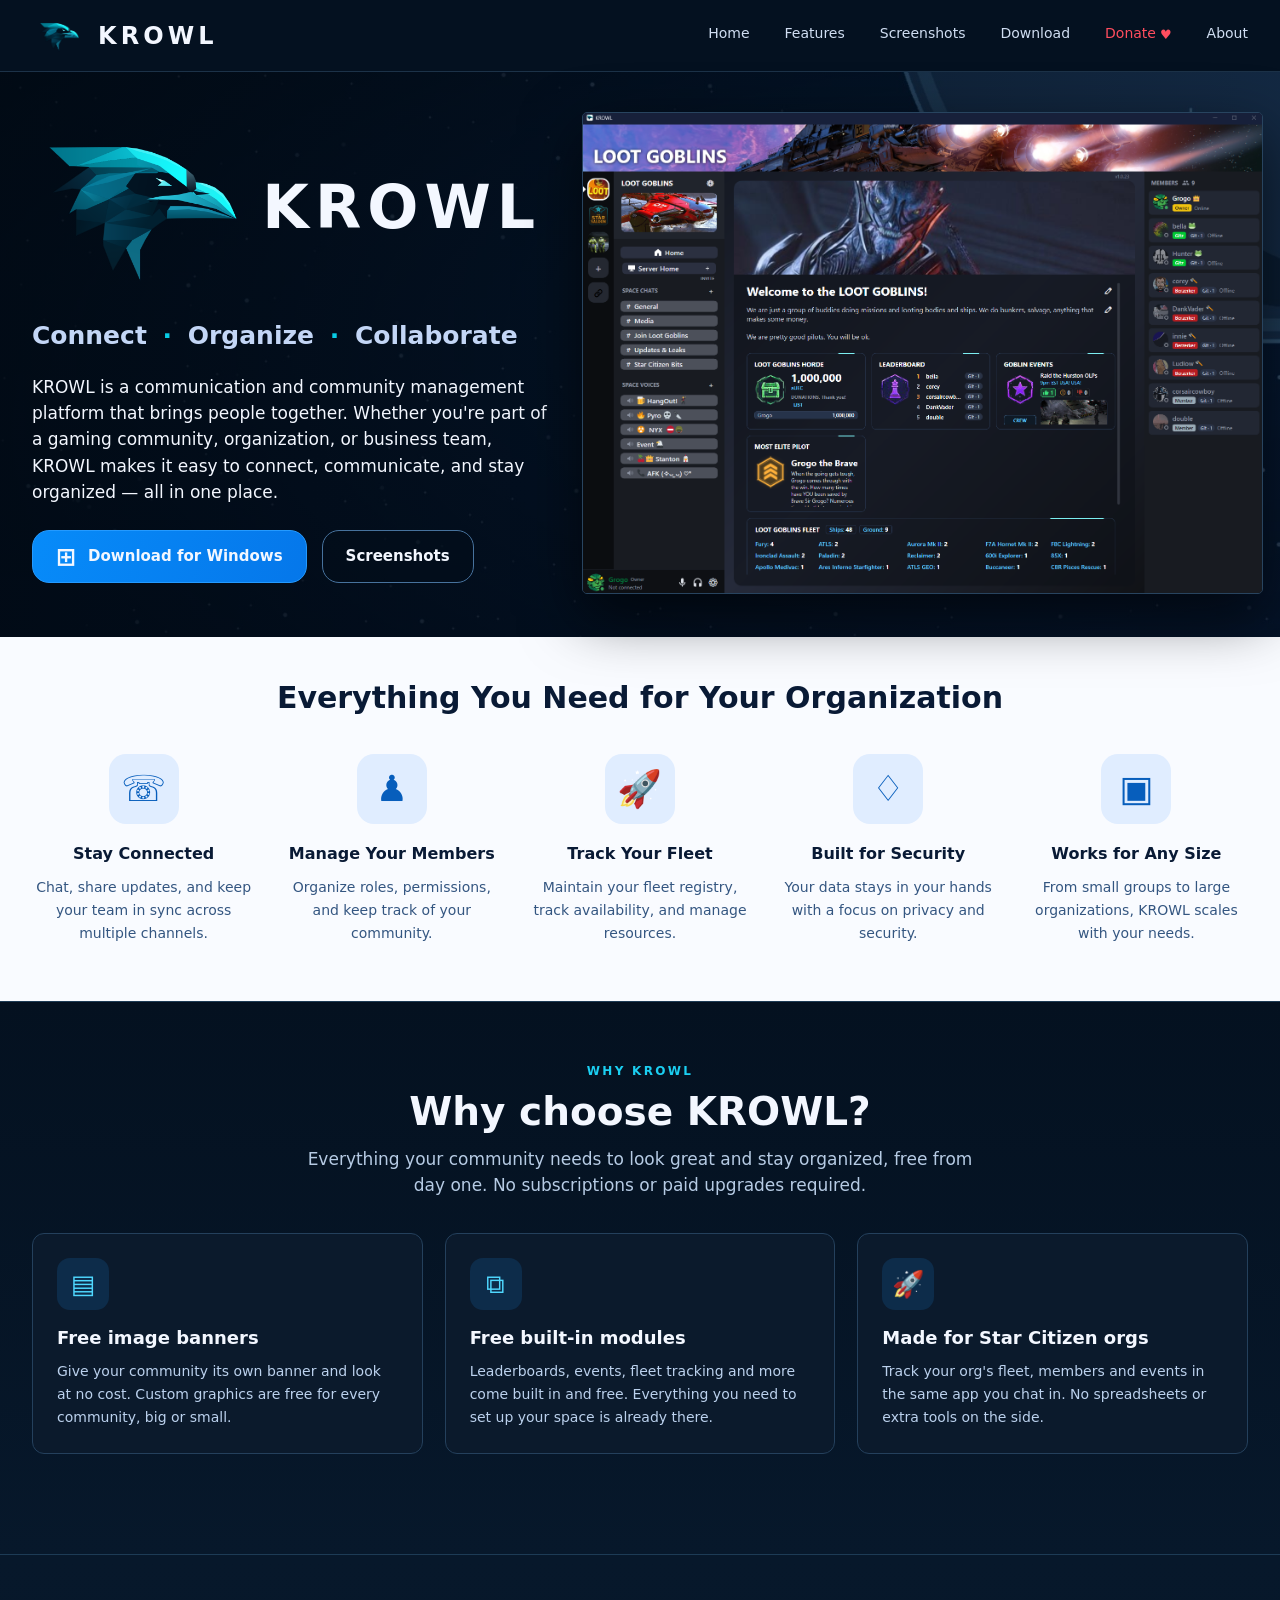
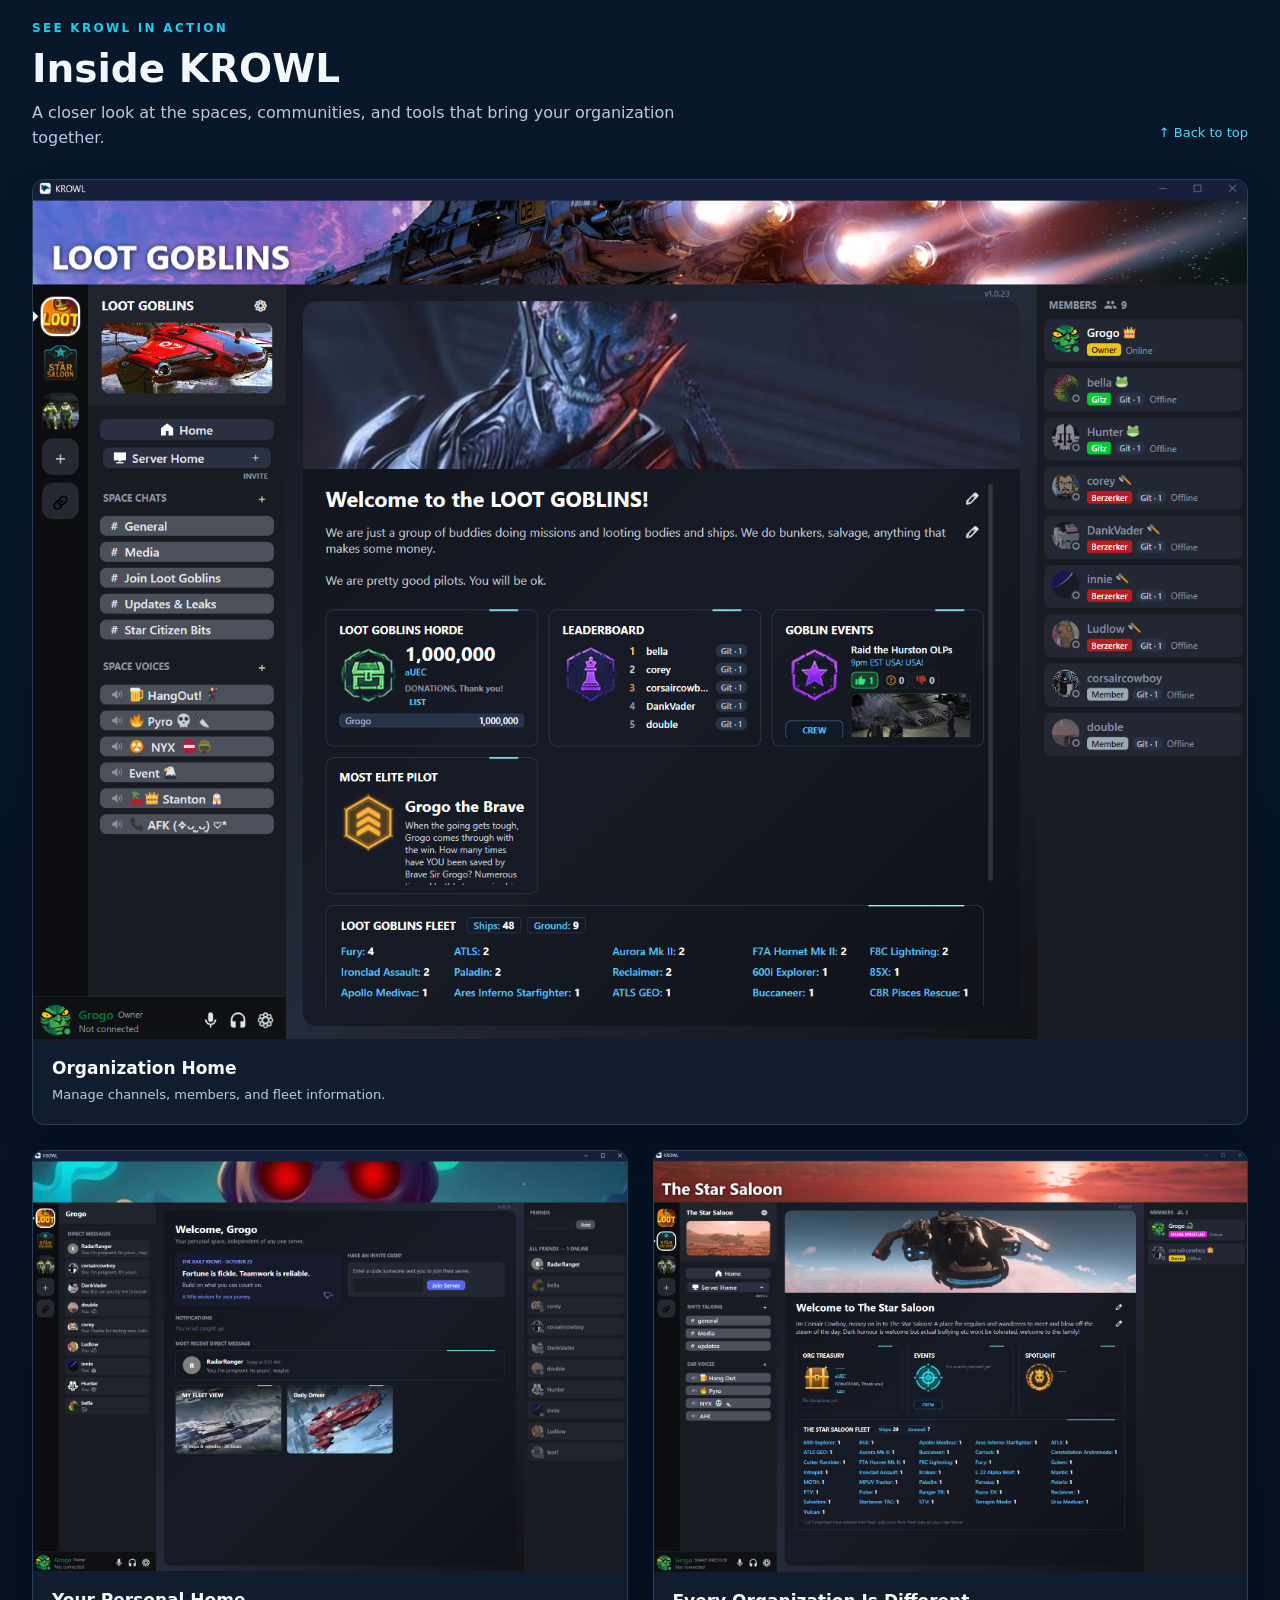
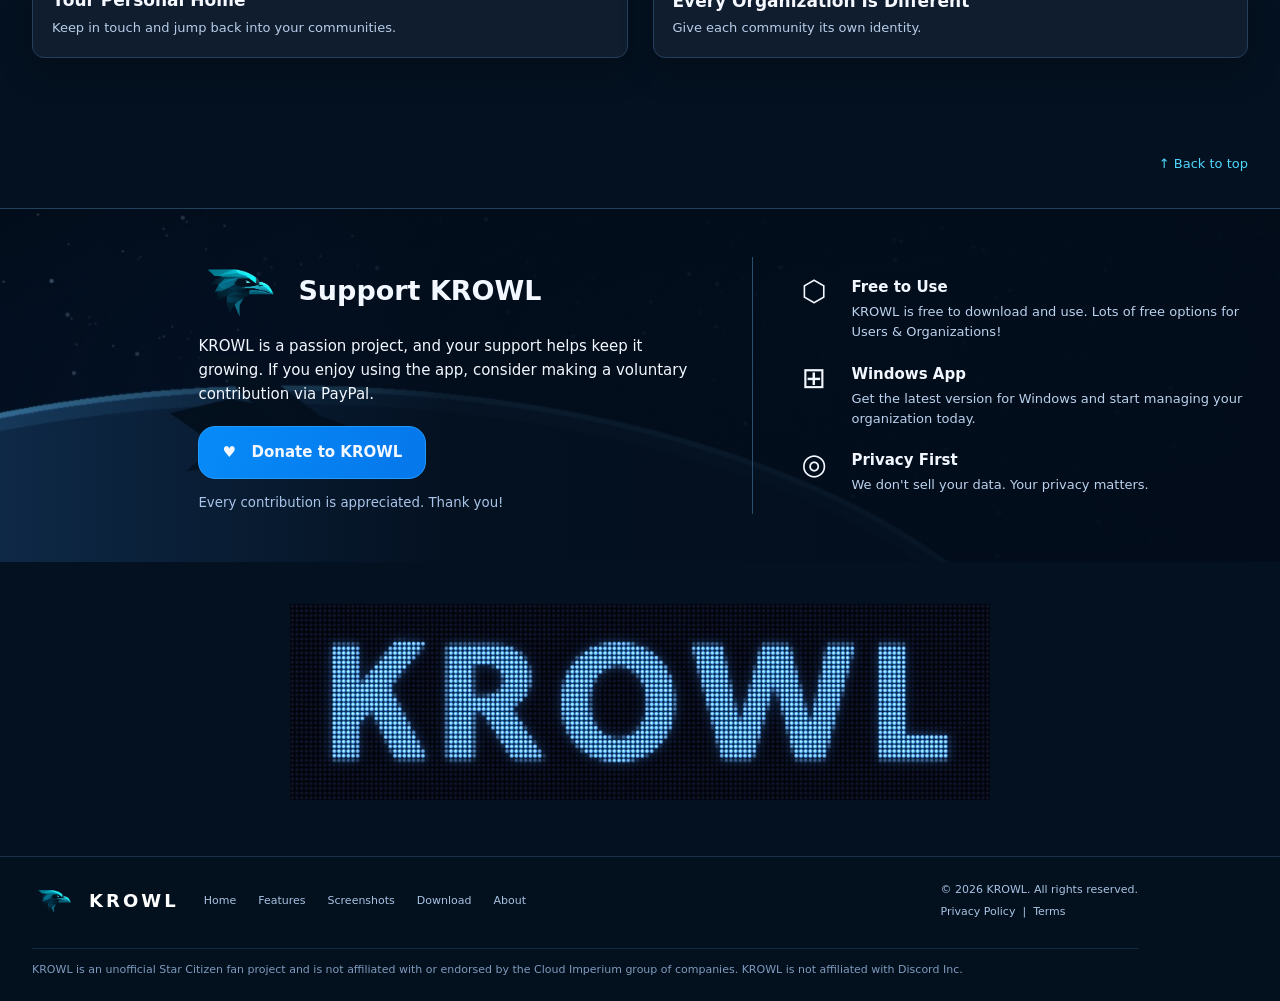
==== index.html @ e2a953cf "Broaden tagline: communities, teams & Star Citizen orgs Co-Authored-By: Claude Opus 5.5 <noreply@ant" ====
<!doctype html>
<html lang="en">
<head>
<meta charset="utf-8"><meta name="viewport" content="width=device-width,initial-scale=1">
<meta name="theme-color" content="#041120">
<meta name="description" content="KROWL is a free app for communities, teams and Star Citizen orgs: text and voice chat, member management and fleet tracking in one Windows app.">
<link rel="canonical" href="https://krowlchat.com/">
<link rel="icon" href="/favicon.ico" sizes="any">
<link rel="icon" type="image/png" sizes="32x32" href="/assets/favicon-32.png">
<link rel="apple-touch-icon" href="/assets/apple-touch-icon.png">
<link rel="manifest" href="/site.webmanifest">
<meta property="og:type" content="website">
<meta property="og:site_name" content="KROWL">
<meta property="og:url" content="https://krowlchat.com/">
<meta property="og:title" content="KROWL: The free app for communities, teams and Star Citizen orgs">
<meta property="og:description" content="Chat, voice and member management for gaming groups, communities and teams, plus fleet tracking for Star Citizen orgs. Free for Windows.">
<meta property="og:image" content="https://krowlchat.com/assets/og-image-v4.jpg">
<meta property="og:image:width" content="1200">
<meta property="og:image:height" content="630">
<meta property="og:image:alt" content="KROWL app showing chat channels, members and a Star Citizen org fleet">
<meta name="twitter:card" content="summary_large_image">
<meta name="twitter:title" content="KROWL: The free app for communities, teams and Star Citizen orgs">
<meta name="twitter:description" content="Chat, voice and member management for gaming groups, communities and teams, plus fleet tracking for Star Citizen orgs. Free for Windows.">
<meta name="twitter:image" content="https://krowlchat.com/assets/og-image-v4.jpg">
<script type="application/ld+json">[{"@context":"https://schema.org","@type":"SoftwareApplication","name":"KROWL","url":"https://krowlchat.com/","description":"KROWL is a free app for communities, teams and Star Citizen orgs: text and voice chat, member management and fleet tracking in one Windows app.","applicationCategory":"CommunicationApplication","operatingSystem":"Windows","downloadUrl":"https://download.krowlchat.com/KROWL-Setup.exe","image":"https://krowlchat.com/assets/og-image-v4.jpg","screenshot":"https://krowlchat.com/assets/hero-app-screenshot.png","offers":{"@type":"Offer","price":"0","priceCurrency":"USD"},"keywords":"community app, team chat, gaming community app, Star Citizen org management, fleet tracking, gaming community chat, voice chat"},{"@context":"https://schema.org","@type":"WebSite","name":"KROWL","url":"https://krowlchat.com/"}]</script>
<title>KROWL: Free App for Communities, Teams &amp; Star Citizen Orgs</title>
<link rel="stylesheet" href="styles.css">
</head>
<body>
<header class="site-header"><div class="container nav-wrap">
<a class="brand" href="#home"><img src="assets/krowl-bird.png" alt="" class="brand-bird"><span>KROWL</span></a>
<button class="menu-button" aria-label="Open navigation" aria-controls="navigation" aria-expanded="false">☰</button>
<nav id="navigation" class="nav-links" aria-label="Main navigation"><a href="#home">Home</a><a href="#features">Features</a><a href="#screenshots">Screenshots</a><a href="https://download.krowlchat.com/KROWL-Setup.exe">Download</a><a href="https://www.paypal.com/donate/?hosted_button_id=JZBUCYNNXC3KW" target="_blank" rel="noopener noreferrer" class="nav-donate"><span>Donate</span><span class="donate-heart" aria-hidden="true">♥</span></a><a href="#about">About</a></nav>
</div></header>
<main>
<section id="home" class="hero"><div class="container hero-layout">
<div class="hero-copy"><div class="hero-identity"><img src="assets/krowl-bird.png" alt="Stylized teal KROWL crow"><h1>KROWL</h1></div>
<h2>Connect <span>·</span> Organize <span>·</span> Collaborate</h2>
<p>KROWL is a communication and community management platform that brings people together. Whether you're part of a gaming community, organization, or business team, KROWL makes it easy to connect, communicate, and stay organized — all in one place.</p>
<div class="buttons" id="download"><a class="button primary" href="https://download.krowlchat.com/KROWL-Setup.exe"><span class="win">⊞</span> Download for Windows</a><a class="button secondary" href="#screenshots">Screenshots</a></div>
</div>
<div class="app-frame">
<!-- HERO SCREENSHOT: Replace assets/hero-app-screenshot.png with your own image, or edit the src below. -->
<img src="assets/hero-app-screenshot.png" alt="KROWL Loot Goblins organization dashboard showing channels, fleet, and members">
</div>
</div></section>
<section class="features" id="features"><div class="container"><h2>Everything You Need for Your Organization</h2><div class="feature-grid">
<article><div class="feature-icon">☏</div><h3>Stay Connected</h3><p>Chat, share updates, and keep your team in sync across multiple channels.</p></article>
<article><div class="feature-icon">♟</div><h3>Manage Your Members</h3><p>Organize roles, permissions, and keep track of your community.</p></article>
<article><div class="feature-icon">🚀</div><h3>Track Your Fleet</h3><p>Maintain your fleet registry, track availability, and manage resources.</p></article>
<article><div class="feature-icon">♢</div><h3>Built for Security</h3><p>Your data stays in your hands with a focus on privacy and security.</p></article>
<article><div class="feature-icon">▣</div><h3>Works for Any Size</h3><p>From small groups to large organizations, KROWL scales with your needs.</p></article>
</div></div></section>
<!-- SCREENSHOTS SECTION: The navigation's Screenshots link scrolls here. -->
<section class="why-krowl" id="why-krowl"><div class="container">
<p class="eyebrow">WHY KROWL</p>
<h2>Why choose KROWL?</h2>
<p class="why-intro">Everything your community needs to look great and stay organized, free from day one. No subscriptions or paid upgrades required.</p>
<div class="why-grid">
<article><span class="why-icon" aria-hidden="true">▤</span><h3>Free image banners</h3><p>Give your community its own banner and look at no cost. Custom graphics are free for every community, big or small.</p></article>
<article><span class="why-icon" aria-hidden="true">⧉</span><h3>Free built-in modules</h3><p>Leaderboards, events, fleet tracking and more come built in and free. Everything you need to set up your space is already there.</p></article>
<article><span class="why-icon" aria-hidden="true">🚀</span><h3>Made for Star Citizen orgs</h3><p>Track your org's fleet, members and events in the same app you chat in. No spreadsheets or extra tools on the side.</p></article>
</div>
</div></section>
<section class="screenshots-section" id="screenshots">
  <div class="container">
    <div class="screenshots-heading"><div><p class="eyebrow">SEE KROWL IN ACTION</p><h2>Inside KROWL</h2><p>A closer look at the spaces, communities, and tools that bring your organization together.</p></div><a class="back-inline" href="#home">↑ Back to top</a></div>
    <div class="screenshot-gallery">
      <figure class="screenshot-card">
        <!-- SCREENSHOT 1: Replace assets/screenshot-1.png (Loot Goblins dashboard). -->
        <a href="assets/screenshot-1.png" target="_blank" rel="noopener" aria-label="Open full-size Loot Goblins dashboard screenshot"><img loading="lazy" src="assets/screenshot-1.png" alt="Loot Goblins organization dashboard in KROWL"></a>
        <figcaption><strong>Organization Home</strong><span>Manage channels, members, and fleet information.</span></figcaption>
      </figure>
      <figure class="screenshot-card">
        <!-- SCREENSHOT 2: Replace assets/screenshot-2.png (Personal home). -->
        <a href="assets/screenshot-2.png" target="_blank" rel="noopener" aria-label="Open full-size personal home screenshot"><img loading="lazy" src="assets/screenshot-2.png" alt="KROWL personal home with messages, friends, and fleet cards"></a>
        <figcaption><strong>Your Personal Home</strong><span>Keep in touch and jump back into your communities.</span></figcaption>
      </figure>
      <figure class="screenshot-card">
        <!-- SCREENSHOT 3: Replace assets/screenshot-3.png (Star Saloon). -->
        <a href="assets/screenshot-3.png" target="_blank" rel="noopener" aria-label="Open full-size Star Saloon screenshot"><img loading="lazy" src="assets/screenshot-3.png" alt="The Star Saloon organization home with treasury, events, and fleet registry"></a>
        <figcaption><strong>Every Organization Is Different</strong><span>Give each community its own identity.</span></figcaption>
      </figure>
    </div>
  </div>
</section>
<div class="section-top-link container"><a class="back-inline" href="#home">↑ Back to top</a></div>
<section class="support" id="about"><div class="container support-layout"><div class="support-copy"><h2><img src="assets/krowl-bird.png" alt="">Support KROWL</h2><p>KROWL is a passion project, and your support helps keep it growing. If you enjoy using the app, consider making a voluntary contribution via PayPal.</p><a href="https://www.paypal.com/donate/?hosted_button_id=JZBUCYNNXC3KW" class="button primary" target="_blank" rel="noopener noreferrer">♥ &nbsp; Donate to KROWL</a><small>Every contribution is appreciated. Thank you!</small></div><div class="support-benefits">
<div><span class="benefit-icon">⬡</span><section><h3>Free to Use</h3><p>KROWL is free to download and use. Lots of free options for Users &amp; Organizations!</p></section></div>
<div><span class="benefit-icon">⊞</span><section><h3>Windows App</h3><p>Get the latest version for Windows and start managing your organization today.</p></section></div>
<div><span class="benefit-icon">◎</span><section><h3>Privacy First</h3><p>We don't sell your data. Your privacy matters.</p></section></div>
</div></div></section>
<section class="krowl-led-showcase" aria-label="KROWL illuminated logo"><div class="container"><a class="krowl-led-top-link" href="#" aria-label="Return to the absolute top of the page"><img src="assets/krowl_led_lightblue_web.webp" alt="KROWL illuminated blue logo — back to top" loading="lazy" decoding="async"></a></div></section>
</main>
<footer><div class="container footer-layout"><a href="#home" class="brand"><img src="assets/krowl-bird.png" alt=""><span>KROWL</span></a><nav aria-label="Footer navigation"><a href="#home">Home</a><a href="#features">Features</a><a href="#screenshots">Screenshots</a><a href="https://download.krowlchat.com/KROWL-Setup.exe">Download</a><a href="#about">About</a></nav><div class="copyright">© 2026 KROWL. All rights reserved.<div><a href="#" data-placeholder="privacy">Privacy Policy</a> &nbsp;|&nbsp; <a href="#" data-placeholder="terms">Terms</a></div></div><p class="footer-disclaimer">KROWL is an unofficial Star Citizen fan project and is not affiliated with or endorsed by the Cloud Imperium group of companies. KROWL is not affiliated with Discord Inc.</p></div></footer>
<a href="#home" class="floating-top" aria-label="Back to top">↑ <span>Top</span></a>
<dialog class="download-modal" id="download-modal" aria-labelledby="download-modal-title">
<button type="button" class="download-modal-close" aria-label="Close">&times;</button>
<h2 id="download-modal-title">KROWL is downloading&hellip;</h2>
<p>KROWL is free thanks to support from people like you.<br>Help keep it growing:</p>
<a href="https://www.paypal.com/donate/?hosted_button_id=JZBUCYNNXC3KW" class="button primary download-modal-support" target="_blank" rel="noopener noreferrer"><span aria-hidden="true">♥</span>&nbsp; Support KROWL</a>
<small>Download didn&rsquo;t start? <a href="https://download.krowlchat.com/KROWL-Setup.exe" class="download-modal-retry">Click here to try again</a>.</small>
</dialog>
<script src="script.js"></script>
</body></html>
---- styles.css ----
:root{--navy:#041120;--cyan:#08cce5;--blue:#098bfb;--white:#f8fbff;--muted:#b9d0ed;--ink:#091a35}*{box-sizing:border-box}html{scroll-behavior:smooth}body{margin:0;background:var(--navy);color:#f3f7ff;font:16px/1.55 system-ui,-apple-system,"Segoe UI",sans-serif}a{text-decoration:none;color:inherit}img{max-width:100%}.container{width:min(1410px,calc(100% - 64px));margin:auto}.site-header{height:72px;background:#041120;border-bottom:1px solid #1c3248}.nav-wrap{height:100%;display:flex;align-items:center;justify-content:space-between}.brand{display:flex;align-items:center;gap:12px;font-weight:800;letter-spacing:.17em;font-size:24px;line-height:1}.brand-bird,.brand img{width:54px;height:39px;object-fit:contain;object-position:center}.nav-links{height:100%;display:flex;gap:35px;align-items:center}.nav-links a{display:grid;place-items:center;height:100%;border-bottom:3px solid transparent;color:#d0def2;font-size:14px}.nav-links a:hover,.nav-links a.active{border-bottom-color:var(--blue);color:#1bbaff}.menu-button{display:none}.hero{ /* BACKGROUND IMAGE #1 — SPACE STATION: Replace assets/hero-space-station.jpg with YOUR OWN image. Keep its filename or change the URL here. */background:linear-gradient(90deg,rgba(1,10,20,.86),rgba(2,14,28,.48)),url('assets/hero-space-station.jpg') center/cover no-repeat}.hero-layout{display:grid;grid-template-columns:44% 56%;align-items:center;gap:15px;min-height:565px;padding:40px 0}.hero-copy{padding-right:18px}.hero-identity{display:flex;align-items:center;gap:10px;margin-bottom:10px}.hero-identity img{width:35%;max-width:205px;aspect-ratio:1.36;object-fit:contain}.hero-identity h1{font-size:clamp(39px,4.7vw,70px);line-height:1;letter-spacing:.10em;margin:0;font-weight:800}.hero-copy h2{font-size:clamp(17px,2vw,25px);color:#c3d6f6;margin:15px 0 18px;white-space:nowrap}.hero-copy h2 span{color:var(--cyan);padding:0 7px}.hero-copy p{font-size:17px;line-height:1.55;margin:0 0 25px}.buttons{display:flex;gap:15px;flex-wrap:wrap}.button{display:inline-flex;align-items:center;justify-content:center;gap:12px;padding:13px 23px;min-height:53px;border-radius:17px;font-weight:650;font-size:15px;transition:transform .2s,filter .2s}.button:hover{transform:translateY(-2px);filter:brightness(1.1)}.primary{background:linear-gradient(110deg,#078bf9,#0577ea);border:1px solid #249aff}.secondary{border:1px solid #47729d;background:rgba(2,13,27,.55)}.win{font-size:24px;line-height:1}.play{display:grid;place-items:center;border:2px solid currentColor;border-radius:50%;height:22px;width:22px;font-size:11px}.app-frame{width:100%;max-width:735px;justify-self:end;background:#101725;border:1px solid #28445f;box-shadow:0 22px 60px #0009;border-radius:5px;overflow:hidden}.app-frame img{display:block;width:100%;height:auto}.features{background:#f9fbff;color:var(--ink);padding:38px 0 55px}.features h2{text-align:center;font-size:clamp(23px,2.5vw,30px);margin:0 0 32px}.feature-grid{display:grid;grid-template-columns:repeat(5,1fr);gap:25px}.feature-grid article{text-align:center}.feature-icon{margin:0 auto 18px;width:70px;height:70px;display:grid;place-items:center;border-radius:17px;background:#e0edff;color:#075ebc;font-size:36px;font-weight:700}.feature-grid h3{font-size:16px;margin:0 0 10px}.feature-grid p{font-size:14px;color:#345681;line-height:1.65;margin:0}.support{ /* BACKGROUND IMAGE #2 — SHIP OVER PLANET: Replace assets/support-ship-planet.jpg with YOUR OWN image. Keep its filename or change the URL here. */background:linear-gradient(90deg,rgba(2,12,25,.30),rgba(2,12,25,.88) 35%,rgba(2,12,25,.96)),url('assets/support-ship-planet.jpg') center/cover no-repeat;border-top:1px solid #21415c}.support-layout{display:grid;grid-template-columns:1.15fr .85fr;gap:50px;padding:48px 0}.support-copy{padding-left:min(13vw,175px)}.support-copy h2{display:flex;align-items:center;gap:15px;margin:0 0 10px;font-size:27px}.support-copy h2 img{width:85px;height:67px;object-fit:contain}.support-copy p{margin:0 0 20px;font-size:15px;line-height:1.6}.support-copy small{display:block;color:#a9c4e8;margin-top:14px}.support-benefits{border-left:1px solid #2b506e;padding-left:48px;display:grid;gap:20px;align-content:center}.support-benefits>div{display:grid;grid-template-columns:36px 1fr;gap:14px}.benefit-icon{font-size:29px;line-height:1.1}.support-benefits h3{margin:0 0 3px;font-size:15px}.support-benefits p{margin:0;font-size:13px;color:#bbd1ed}footer{background:#03101e;border-top:1px solid #1c3045}.footer-layout{display:grid;grid-template-columns:auto 1fr auto auto;align-items:center;gap:25px;padding:22px 0;font-size:11px;color:#a9c3e3}.footer-layout .brand{font-size:18px;color:#fff}.footer-layout .brand img{width:45px;height:33px}.footer-layout nav{display:flex;flex-wrap:wrap;gap:22px}.copyright{line-height:2}.community{white-space:nowrap;color:#9db7d9}.community:first-letter{color:#21c5ff}@media(max-width:1100px){.hero-layout{grid-template-columns:1fr;gap:32px}.hero-copy{max-width:690px}.hero-copy h2{white-space:normal}.app-frame{justify-self:center;max-width:850px}.support-copy{padding-left:0}.footer-layout{grid-template-columns:1fr 1fr}.community{white-space:normal}}@media(max-width:700px){.container{width:calc(100% - 34px)}.site-header{height:64px}.brand{font-size:20px}.menu-button{display:block;background:#0a233b;color:white;border:1px solid #416280;border-radius:8px;font-size:22px;padding:4px 12px;cursor:pointer}.nav-wrap{position:relative}.nav-links{display:none;position:absolute;top:64px;left:-17px;right:-17px;height:auto;background:#041322;z-index:20;padding:10px 20px 18px;box-shadow:0 12px 20px #0006}.nav-links.open{display:flex;flex-direction:column;align-items:stretch;gap:0}.nav-links a{justify-content:start;height:42px;border-bottom:0;border-left:3px solid transparent;padding-left:12px}.nav-links a.active,.nav-links a:hover{border-left-color:var(--blue);border-bottom:0}.hero-layout{min-height:0;padding:32px 0 38px}.hero-identity img{width:31%}.hero-identity h1{font-size:clamp(32px,9vw,55px)}.hero-copy h2{font-size:19px;line-height:1.5}.hero-copy p{font-size:15px}.buttons{display:grid;grid-template-columns:1fr}.button{width:100%}.features{padding:34px 0 40px}.feature-grid{grid-template-columns:repeat(2,minmax(0,1fr));gap:30px 18px}.feature-grid article:last-child{grid-column:1/-1;max-width:240px;justify-self:center}.feature-grid h3{font-size:15px}.feature-grid p{font-size:13px}.feature-icon{width:61px;height:61px;font-size:31px;margin-bottom:12px}.support-layout{grid-template-columns:1fr;gap:27px;padding:35px 0}.support-copy h2{font-size:24px}.support-benefits{border-left:0;border-top:1px solid #2b506e;padding-left:0;padding-top:25px}.footer-layout{grid-template-columns:1fr;gap:17px}.footer-layout nav{gap:14px}}@media(prefers-reduced-motion:reduce){html{scroll-behavior:auto}.button{transition:none}}

/* TRANSPARENT KROWL LOGO: The logo is assets/krowl-bird.png, exported from
   your supplied SVG. Replace this PNG or switch image src attributes to assets/krowl-bird.svg. */
.brand img,.hero-identity img,.support-copy h2 img {mix-blend-mode:normal;background:transparent;}
/* SCREENSHOTS SECTION: replace the three screenshot image paths in index.html. */
.screenshots-section{background:linear-gradient(180deg,#07182b,#041120);padding:64px 0 76px;border-top:1px solid #1d3b55;scroll-margin-top:12px}
.screenshots-heading{display:flex;justify-content:space-between;align-items:end;gap:24px;margin-bottom:28px}
.screenshots-heading h2{font-size:clamp(27px,3.2vw,39px);margin:0 0 8px;line-height:1.2}
.screenshots-heading p{margin:0;color:#b6cbe4;max-width:650px}
.screenshots-heading .eyebrow{font-size:12px;letter-spacing:.19em;font-weight:800;color:#1bcff2;margin-bottom:9px}
.back-inline{font-size:13px;color:#4fd8ff;white-space:nowrap;padding:8px 0}
.screenshot-gallery{display:grid;grid-template-columns:repeat(2,minmax(0,1fr));gap:25px}
.screenshot-card{margin:0;border:1px solid #24405c;background:#101d2f;border-radius:12px;overflow:hidden;box-shadow:0 14px 35px #0003}
.screenshot-card:first-child{grid-column:1/-1}
.screenshot-card a{display:block;overflow:hidden;background:#0b1524}
.screenshot-card img{display:block;width:100%;height:auto;transition:transform .25s ease}
.screenshot-card a:hover img{transform:scale(1.012)}
.screenshot-card figcaption{padding:16px 19px 19px;display:flex;flex-direction:column;gap:4px}
.screenshot-card figcaption strong{font-size:17px;color:#f6f9ff}
.screenshot-card figcaption span{font-size:13px;color:#b7cce7}
.floating-top{position:fixed;bottom:22px;right:22px;z-index:25;display:flex;align-items:center;gap:5px;border:1px solid #4b81ad;border-radius:30px;padding:9px 14px;background:#092540e8;color:#eaf6ff;font-size:13px;font-weight:700;box-shadow:0 6px 18px #0007;opacity:0;pointer-events:none;transform:translateY(10px);transition:opacity .2s,transform .2s}
.floating-top.visible{opacity:1;pointer-events:auto;transform:translateY(0)}
@media(max-width:700px){.screenshots-section{padding:42px 0 52px}.screenshots-heading{align-items:start;flex-direction:column;gap:12px}.screenshot-gallery{grid-template-columns:1fr;gap:18px}.screenshot-card:first-child{grid-column:auto}.screenshot-card figcaption{padding:12px 14px 15px}.floating-top{bottom:15px;right:15px}}
@media(prefers-reduced-motion:reduce){.screenshot-card img,.floating-top{transition:none}}

/* ===== HERO LOGO POSITION (CUSTOMIZE HERE) =====
   Move the hero logo/text group up toward the top of the hero,
   enlarge the crow while keeping the KROWL lettering the SAME size.
   The crow's beak aligns approximately with the vertical center of KROWL.
   This only affects the large homepage logo, not the navigation/footer logos. */
@media (min-width:1101px) {
  .hero-layout { align-items:start; }
  .hero-copy { padding-top: 0; }
  .hero-identity { align-items:center; gap:8px; margin-bottom:10px; }
  .hero-identity img { width:43%; max-width:255px; height:190px; aspect-ratio:auto; object-fit:contain; }
  .hero-identity h1 { flex:0 0 auto; }
  .app-frame { margin-top:0; }
}
/* Tablet and mobile keep their stacked responsive layout. */
@media (min-width:701px) and (max-width:1100px) {
  .hero-layout { align-items:start; }
  .hero-identity img { width:39%; max-width:245px; height:170px; aspect-ratio:auto; object-fit:contain; }
}

/* Dev01: section navigation and footer logo showcase */
.section-top-link{display:flex;justify-content:flex-end;padding-top:12px;padding-bottom:26px}
.krowl-led-showcase{padding:42px 0 56px;text-align:center;overflow:hidden}
.krowl-led-showcase img{display:block;width:100%;max-width:700px;height:auto;margin:0 auto;object-fit:contain}
@media(max-width:700px){.section-top-link{padding-top:8px;padding-bottom:24px}.krowl-led-showcase{padding:26px 0 36px}}

/* Dev03: illuminated KROWL graphic links to page top */
.krowl-led-top-link{display:block;width:fit-content;max-width:100%;margin:0 auto;cursor:pointer}
.krowl-led-top-link:focus-visible{outline:2px solid #6baad5;outline-offset:5px;border-radius:3px}

/* Dev07: Donate is a blue text link, not a button */
.nav-links a.nav-donate{display:inline-flex;align-items:center;gap:4px;height:auto;min-height:0;padding:0;border:0;border-radius:0;background:none;box-shadow:none;color:#528fff;font-weight:500;line-height:inherit;white-space:nowrap;transition:color .2s ease}
.nav-links a.nav-donate .donate-heart{font-size:13px;color:inherit;line-height:1}
.nav-links a.nav-donate:hover,.nav-links a.nav-donate:focus-visible{background:none;border:0;box-shadow:none;color:#9bd6ff}
.nav-links a.nav-donate:focus-visible{outline:2px solid #9bd6ff;outline-offset:3px}
@media(max-width:700px){.nav-links a.nav-donate{display:inline-flex;align-self:auto;margin:0;padding:0;min-height:0;border:0;border-radius:0}.nav-links a.nav-donate:hover,.nav-links a.nav-donate:focus-visible{border:0}}
@media(prefers-reduced-motion:reduce){.nav-links a.nav-donate{transition:none}}

/* Dev08: align Donate with all other navigation links */
@media(min-width:701px){.nav-links a.nav-donate{height:100%;border-bottom:3px solid transparent;line-height:1.55}}
@media(max-width:700px){.nav-links a.nav-donate{height:42px;padding-left:12px;border-left:3px solid transparent;justify-content:flex-start}}

/* Dev09: Match the standard navigation underline on Donate hover */
@media(min-width:701px){.nav-links a.nav-donate:hover,.nav-links a.nav-donate:focus-visible{border-bottom:3px solid var(--blue)}}
@media(max-width:700px){.nav-links a.nav-donate:hover,.nav-links a.nav-donate:focus-visible{border-left:3px solid var(--blue)}}

/* Dev10: download popup with Support KROWL button */
.download-modal{width:min(520px,calc(100% - 32px));padding:34px 34px 26px;border:1px solid #28445f;border-radius:14px;background:#0b1a2c;color:#f3f7ff;text-align:center;box-shadow:0 24px 70px #000b}
.download-modal::backdrop{background:rgba(1,8,16,.72)}
.download-modal h2{margin:0 0 16px;font-size:clamp(23px,4vw,30px);line-height:1.2}
.download-modal p{margin:0 0 22px;font-size:17px;line-height:1.55;color:#d6e4f6}
.download-modal-support{min-width:220px}
.download-modal small{display:block;margin-top:18px;font-size:13px;color:#a9c4e8}
.download-modal small a{color:#4fd8ff;text-decoration:underline}
.download-modal-close{position:absolute;top:10px;right:12px;width:36px;height:36px;border:0;border-radius:8px;background:none;color:#fff;font-size:30px;line-height:1;cursor:pointer}
.download-modal-close:hover,.download-modal-close:focus-visible{background:#ffffff14}
@media(max-width:700px){.download-modal{padding:30px 20px 22px}.download-modal p{font-size:15px}.download-modal-support{width:100%}}

/* Dev11: Donate link and heart in red */
.nav-links a.nav-donate{color:#ff4d5e}
.nav-links a.nav-donate:hover,.nav-links a.nav-donate:focus-visible{color:#ff8a95}
.nav-links a.nav-donate:focus-visible{outline-color:#ff8a95}
@media(min-width:701px){.nav-links a.nav-donate:hover,.nav-links a.nav-donate:focus-visible{border-bottom-color:#ff4d5e}}
@media(max-width:700px){.nav-links a.nav-donate:hover,.nav-links a.nav-donate:focus-visible{border-left-color:#ff4d5e}}

/* Dev12: footer has three columns now ("Built for the Star Citizen community" removed) */
@media(min-width:1101px){.footer-layout{grid-template-columns:auto 1fr auto}}
@media(min-width:701px){.footer-layout{padding-right:110px}}
@media(max-width:700px){.footer-layout{padding-bottom:64px}}

/* Dev13: unofficial fan project disclaimer */
.footer-disclaimer{grid-column:1/-1;margin:0;padding-top:12px;border-top:1px solid #142a40;font-size:11px;line-height:1.6;color:#7f9bbd}

/* Dev14: Why KROWL instead of Discord */
.why-krowl{background:linear-gradient(180deg,#041120,#07182b);border-top:1px solid #1d3b55;padding:60px 0 66px;text-align:center}
.why-krowl .eyebrow{font-size:12px;letter-spacing:.19em;font-weight:800;color:#1bcff2;margin:0 0 9px}
.why-krowl h2{font-size:clamp(27px,3.2vw,39px);margin:0 0 10px;line-height:1.2}
.why-intro{max-width:700px;margin:0 auto 34px;color:#b6cbe4;font-size:17px}
.why-grid{display:grid;grid-template-columns:repeat(3,1fr);gap:22px;text-align:left;margin-bottom:34px}
.why-grid article{background:#0b1a2c;border:1px solid #24405c;border-radius:12px;padding:24px}
.why-icon{display:grid;place-items:center;width:52px;height:52px;border-radius:13px;background:#0d2c4a;color:#4fd8ff;font-size:26px;margin-bottom:14px}
.why-grid h3{margin:0 0 8px;font-size:18px}
.why-grid p{margin:0;font-size:14px;line-height:1.65;color:#bbd1ed}
.why-table{width:min(760px,100%);margin:0 auto;border-collapse:collapse;font-size:15px;text-align:left;background:#0b1a2c;border:1px solid #24405c;border-radius:12px;overflow:hidden}
.why-table th,.why-table td{padding:13px 18px;border-bottom:1px solid #1a3550}
.why-table tr:last-child th,.why-table tr:last-child td{border-bottom:0}
.why-table thead th{background:#0d2440;font-size:13px;letter-spacing:.08em;color:#9fc3e8}
.why-table thead th:nth-child(2){color:#4fd8ff}
.why-table tbody th{font-weight:600;color:#e6effb}
.why-table td{color:#a9c4e8}
.why-table td strong{color:#5fe3a1}
@media(max-width:900px){.why-grid{grid-template-columns:1fr}}
@media(max-width:700px){.why-krowl{padding:42px 0 48px}.why-intro{font-size:15px}.why-table{font-size:13px}.why-table th,.why-table td{padding:10px 10px}}
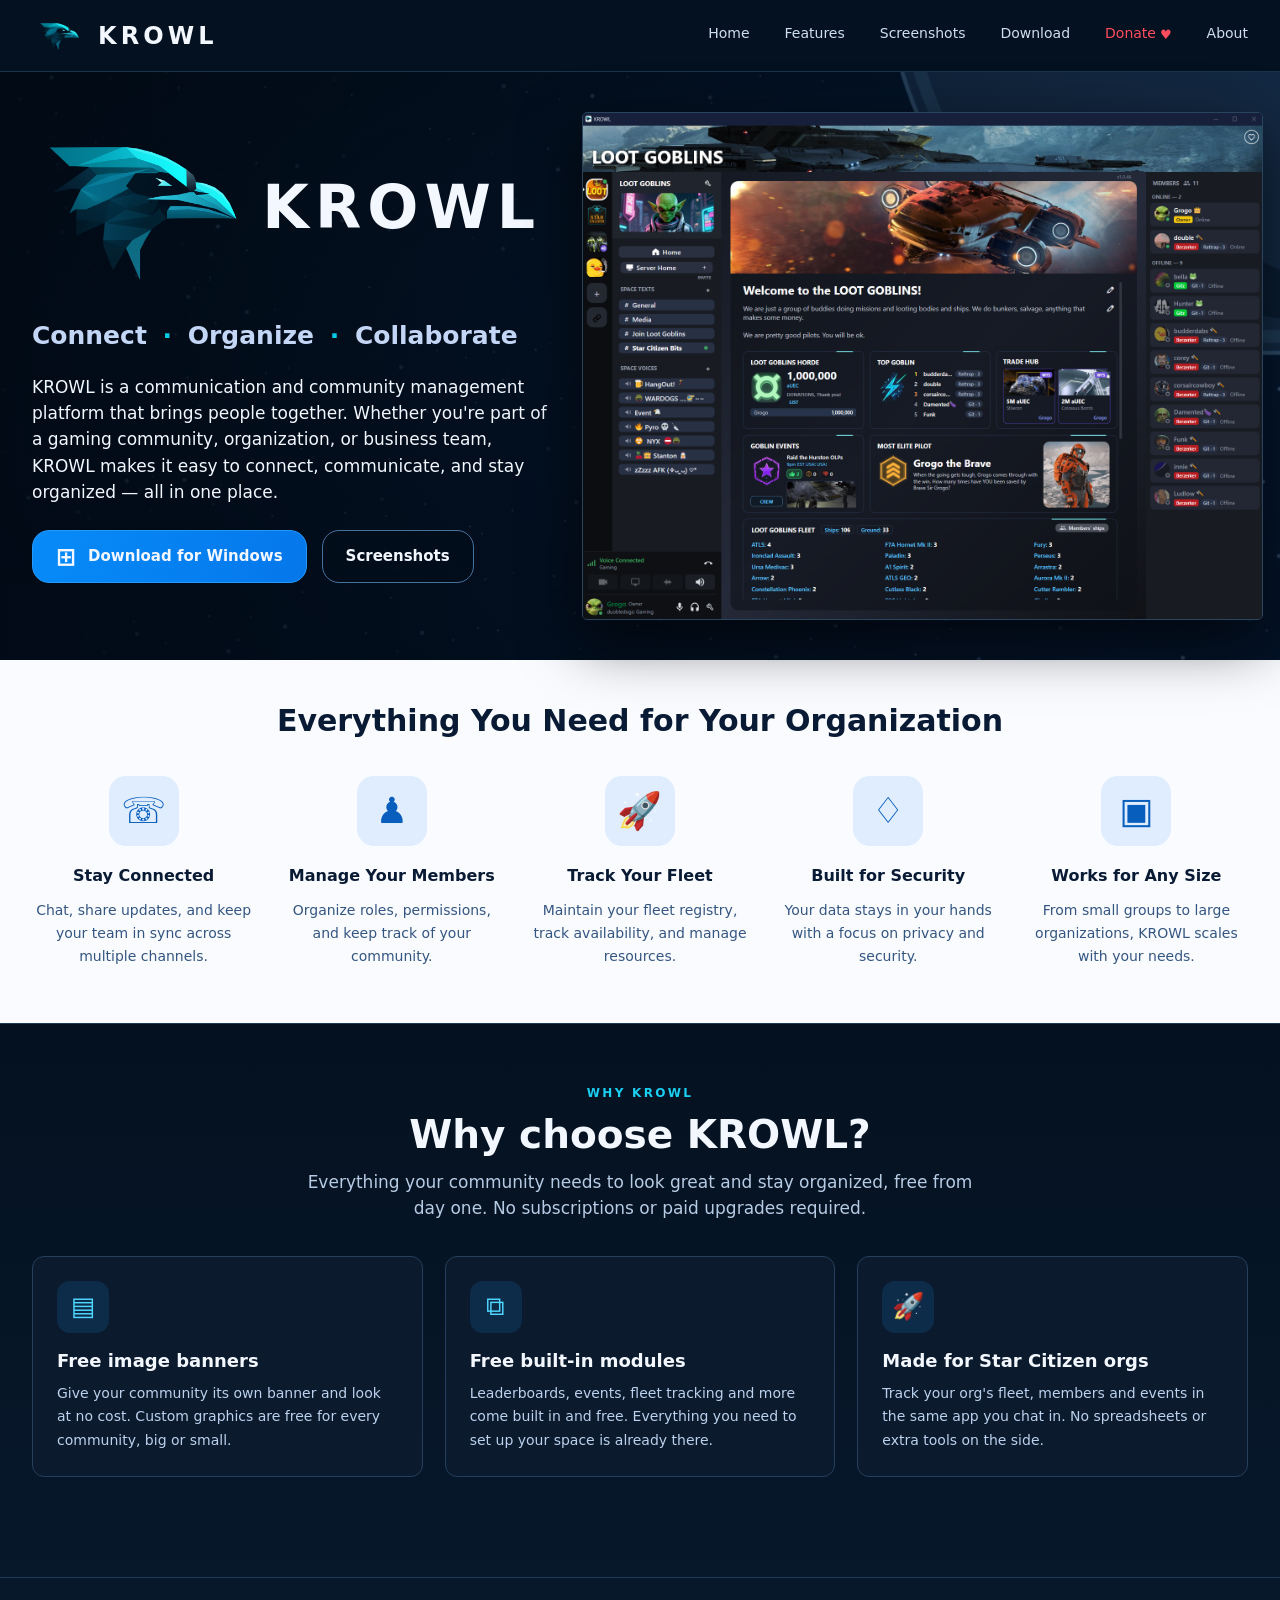
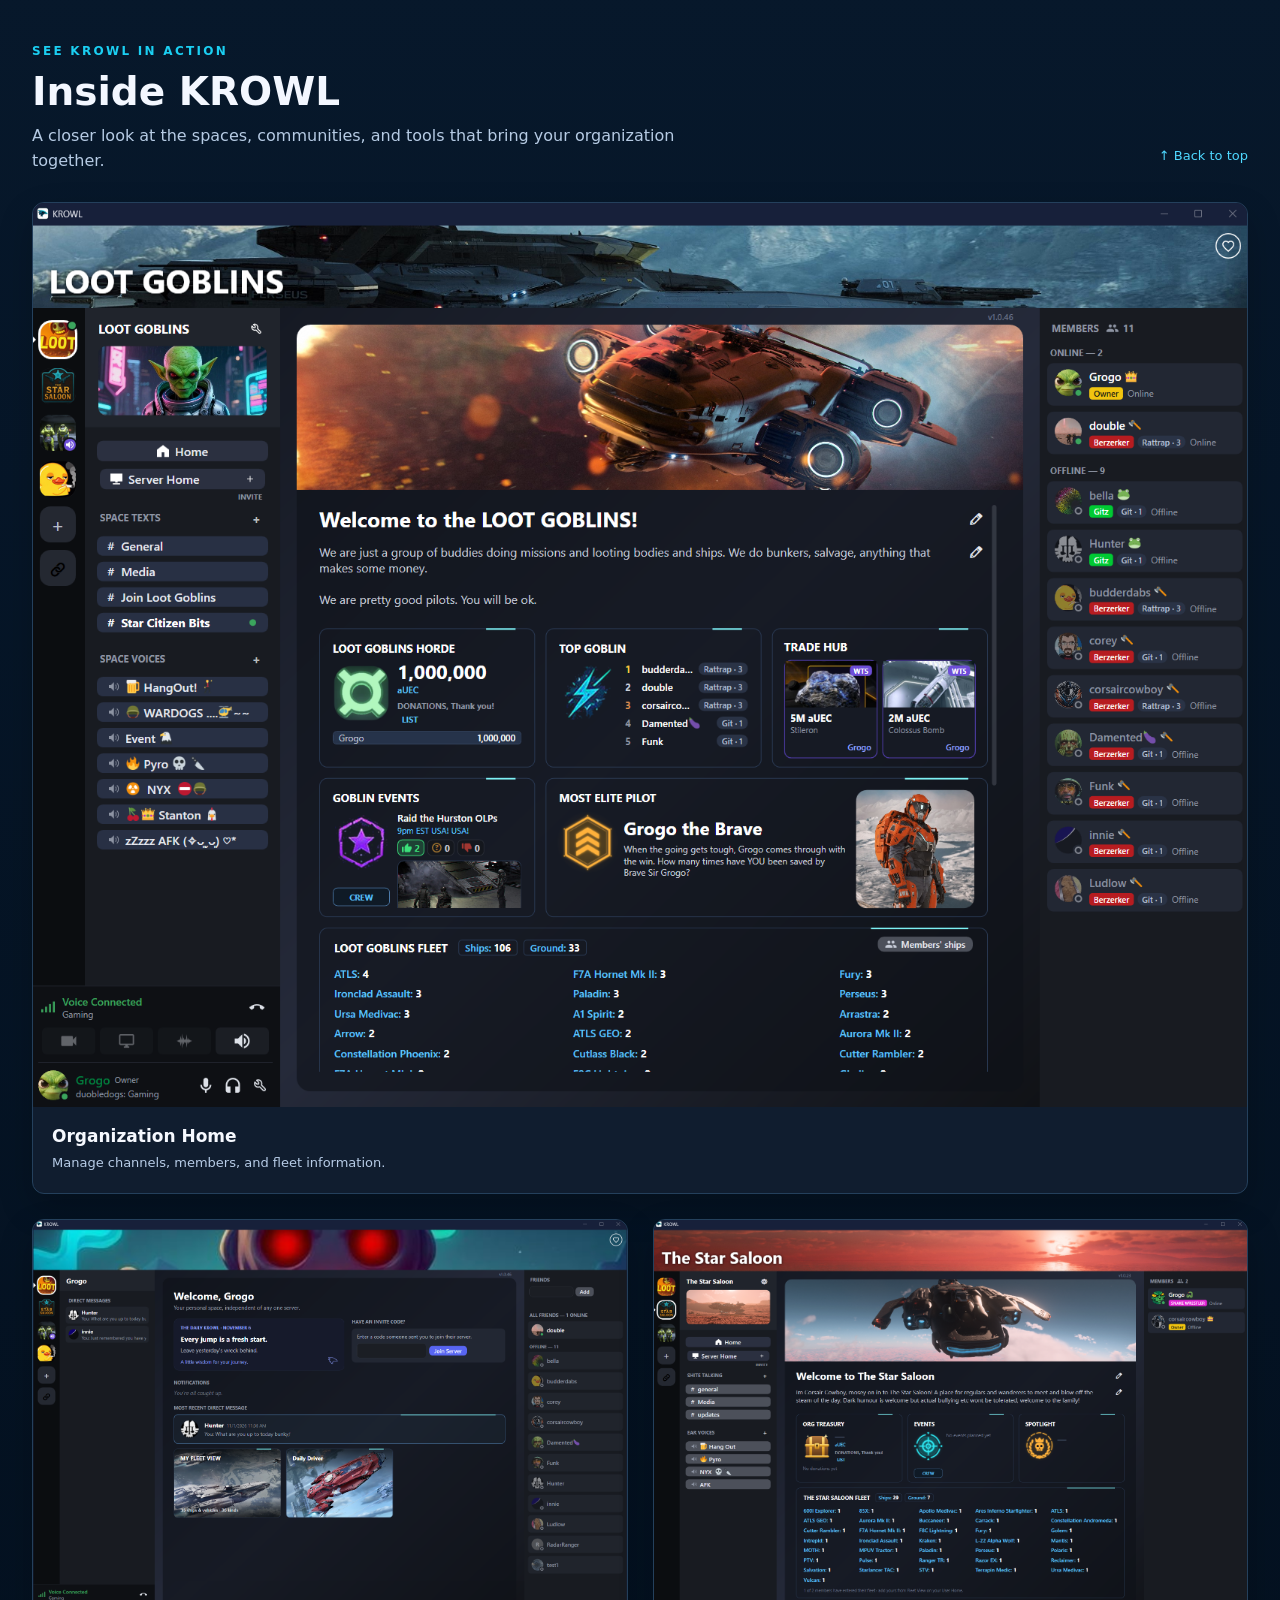
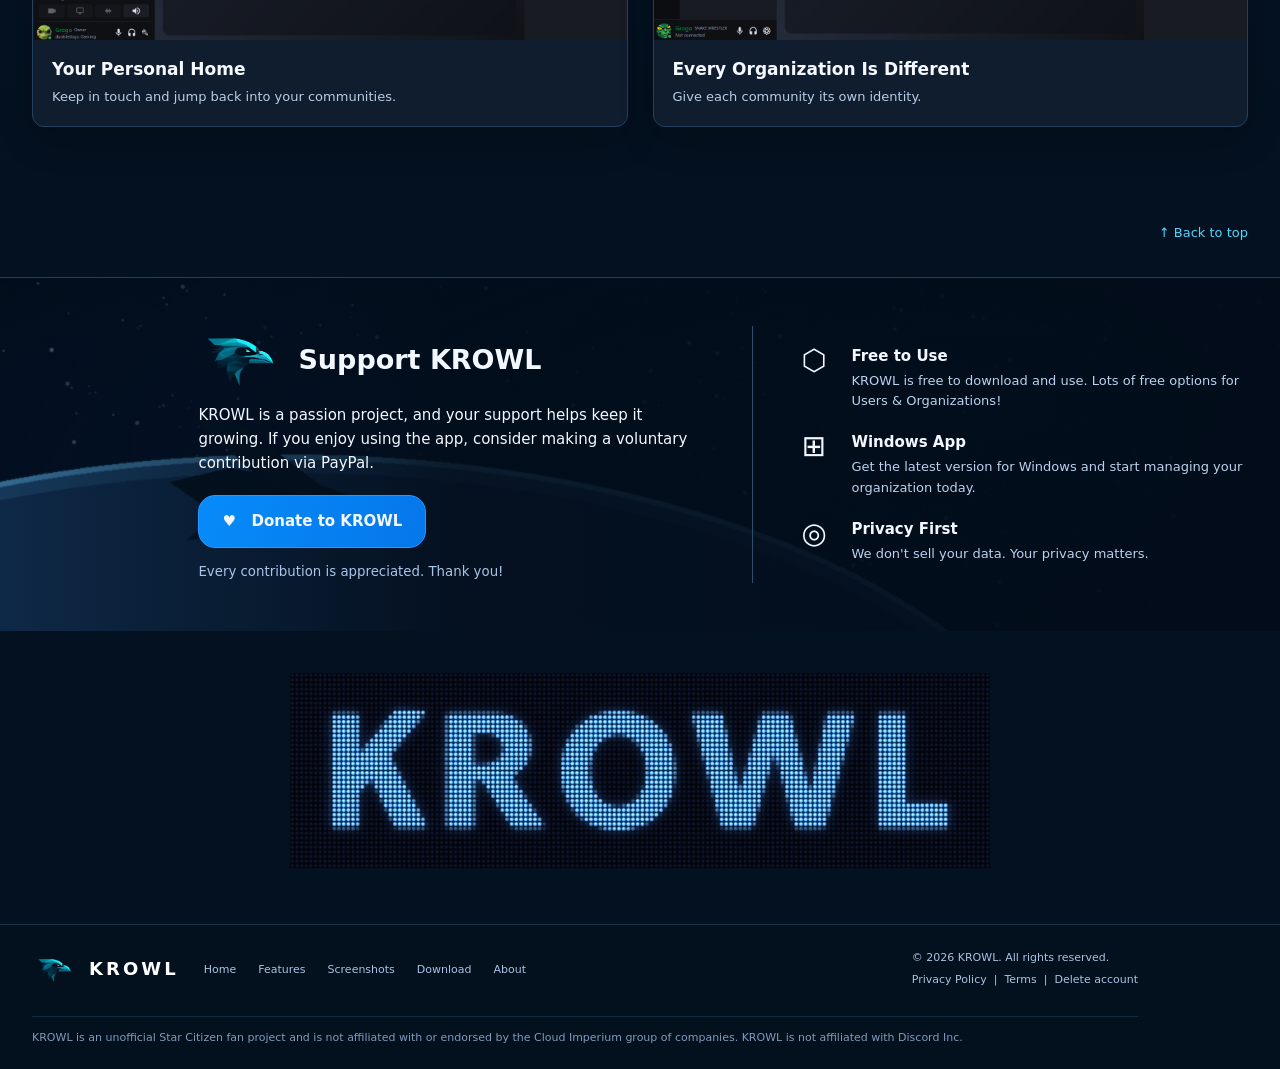
==== commit 7629ee77: "Add Terms of Use and Delete account pages Two pages Google Play requires for the Android app: /terms" ====
--- a/index.html
+++ b/index.html
@@ -92,7 +92,7 @@
 </div></div></section>
 <section class="krowl-led-showcase" aria-label="KROWL illuminated logo"><div class="container"><a class="krowl-led-top-link" href="#" aria-label="Return to the absolute top of the page"><img src="assets/krowl_led_lightblue_web.webp" alt="KROWL illuminated blue logo — back to top" loading="lazy" decoding="async"></a></div></section>
 </main>
-<footer><div class="container footer-layout"><a href="#home" class="brand"><img src="assets/krowl-bird.png" alt=""><span>KROWL</span></a><nav aria-label="Footer navigation"><a href="#home">Home</a><a href="#features">Features</a><a href="#screenshots">Screenshots</a><a href="https://download.krowlchat.com/KROWL-Setup.exe">Download</a><a href="#about">About</a></nav><div class="copyright">© 2026 KROWL. All rights reserved.<div><a href="#" data-placeholder="privacy">Privacy Policy</a> &nbsp;|&nbsp; <a href="#" data-placeholder="terms">Terms</a></div></div><p class="footer-disclaimer">KROWL is an unofficial Star Citizen fan project and is not affiliated with or endorsed by the Cloud Imperium group of companies. KROWL is not affiliated with Discord Inc.</p></div></footer>
+<footer><div class="container footer-layout"><a href="#home" class="brand"><img src="assets/krowl-bird.png" alt=""><span>KROWL</span></a><nav aria-label="Footer navigation"><a href="#home">Home</a><a href="#features">Features</a><a href="#screenshots">Screenshots</a><a href="https://download.krowlchat.com/KROWL-Setup.exe">Download</a><a href="#about">About</a></nav><div class="copyright">© 2026 KROWL. All rights reserved.<div><a href="#" data-placeholder="privacy">Privacy Policy</a> &nbsp;|&nbsp; <a href="/terms/">Terms</a> &nbsp;|&nbsp; <a href="/delete-account/">Delete account</a></div></div><p class="footer-disclaimer">KROWL is an unofficial Star Citizen fan project and is not affiliated with or endorsed by the Cloud Imperium group of companies. KROWL is not affiliated with Discord Inc.</p></div></footer>
 <a href="#home" class="floating-top" aria-label="Back to top">↑ <span>Top</span></a>
 <dialog class="download-modal" id="download-modal" aria-labelledby="download-modal-title">
 <button type="button" class="download-modal-close" aria-label="Close">&times;</button>
--- a/styles.css
+++ b/styles.css
@@ -116,3 +116,16 @@
 .why-table td strong{color:#5fe3a1}
 @media(max-width:900px){.why-grid{grid-template-columns:1fr}}
 @media(max-width:700px){.why-krowl{padding:42px 0 48px}.why-intro{font-size:15px}.why-table{font-size:13px}.why-table th,.why-table td{padding:10px 10px}}
+
+/* Dev14: text pages (/terms/ and /delete-account/) - a plain readable column on the site's dark background */
+.legal{padding:44px 0 72px}
+.legal-body{max-width:780px}
+.legal h1{font-size:clamp(27px,3.4vw,38px);line-height:1.2;margin:0 0 6px}
+.legal h2{font-size:19px;margin:34px 0 8px;color:#fff}
+.legal p,.legal li{color:#d3e0f3;font-size:16px;line-height:1.65}
+.legal ul,.legal ol{padding-left:1.3rem;margin:8px 0 16px}
+.legal li{margin-bottom:6px}
+.legal a{color:#4fd8ff;text-decoration:underline}
+.legal-meta{color:#8fabcc!important;font-size:13px!important;margin:0 0 26px}
+.legal-back{font-size:14px;color:#d0def2;white-space:nowrap}
+.legal-back:hover{color:#1bbaff}
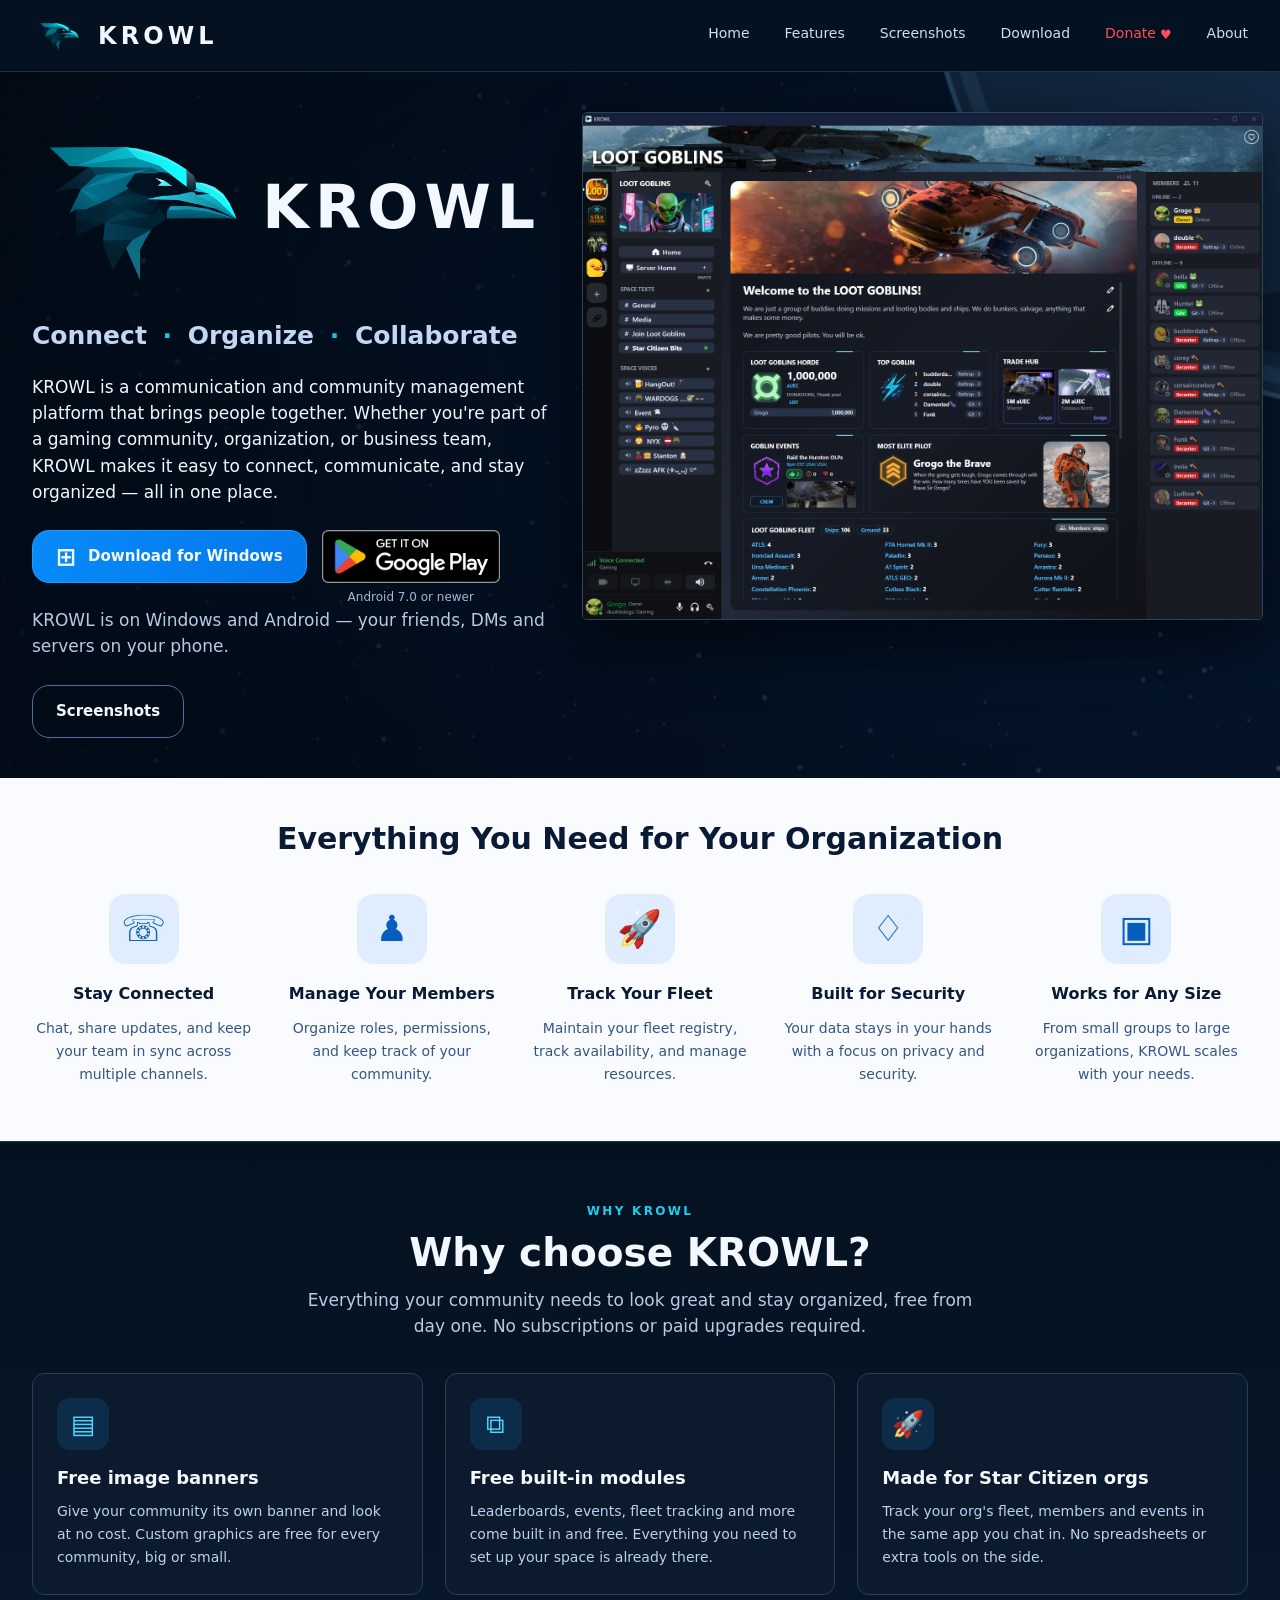
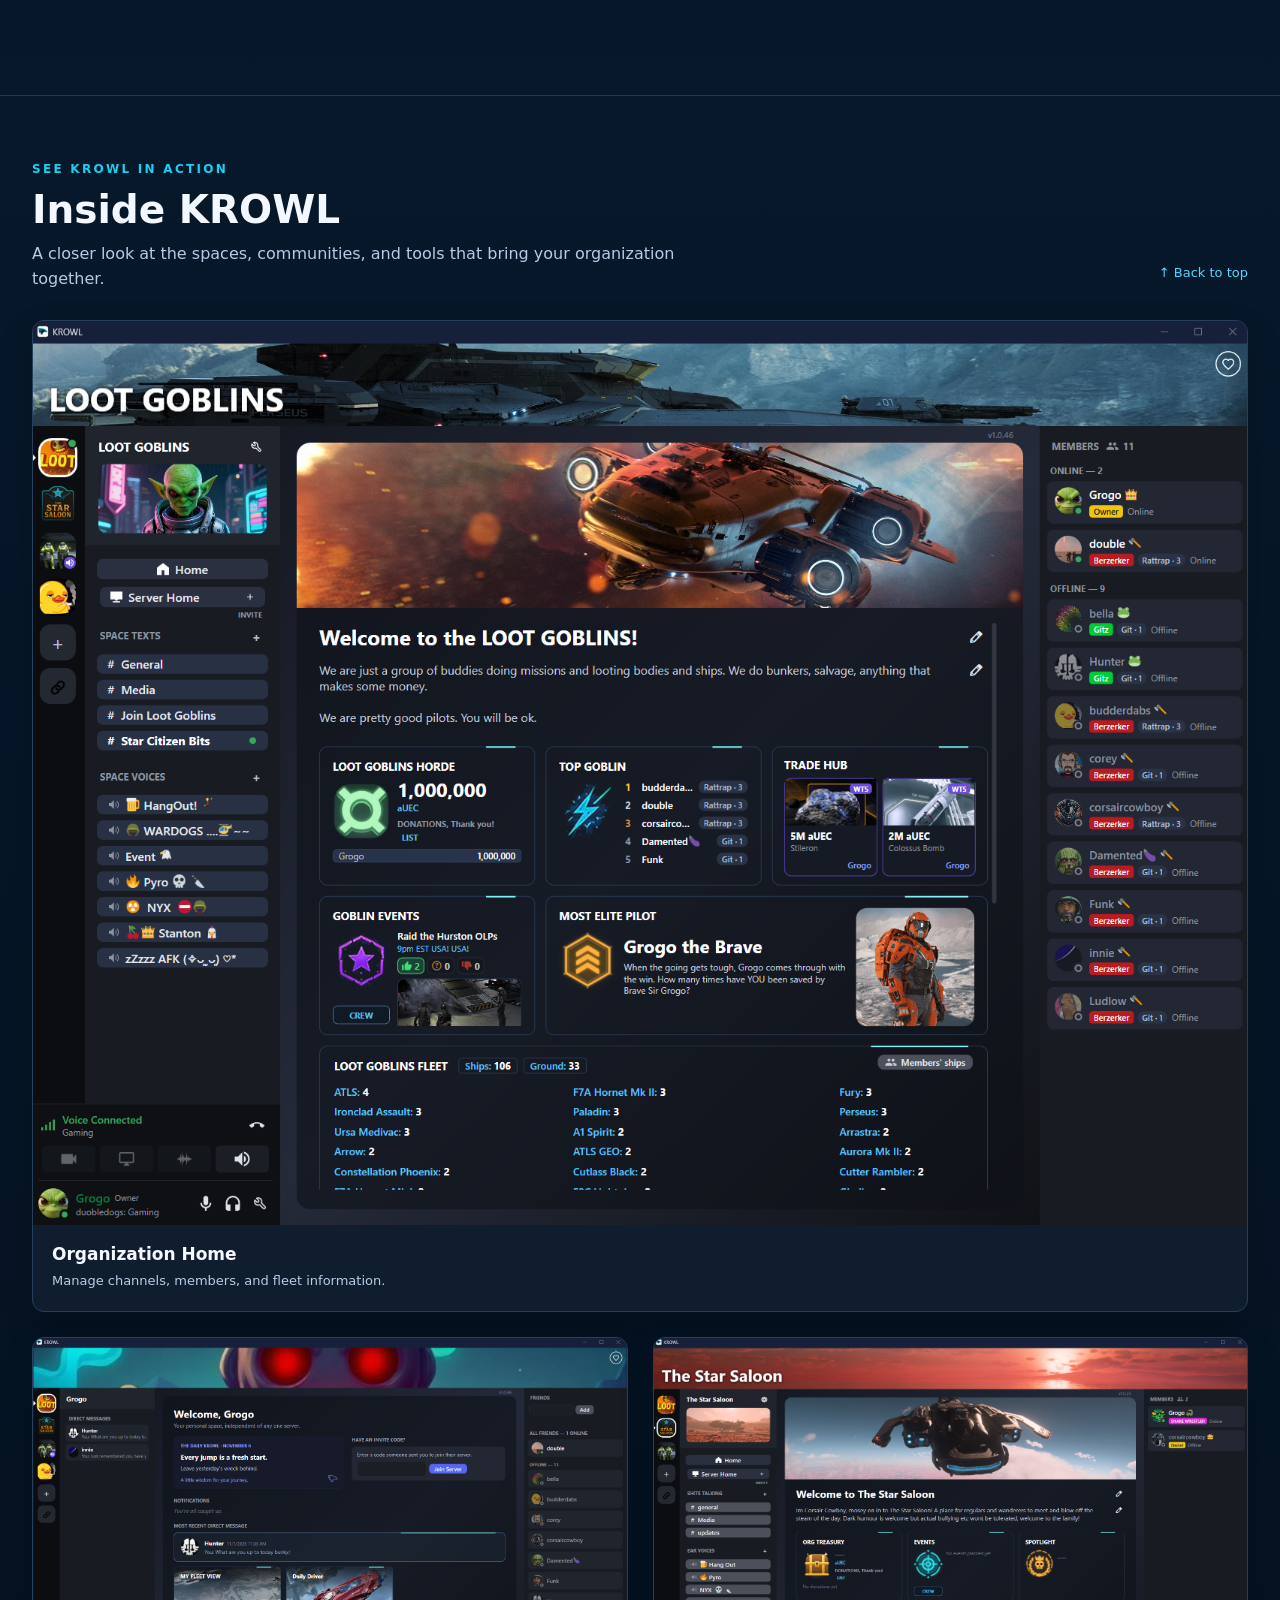
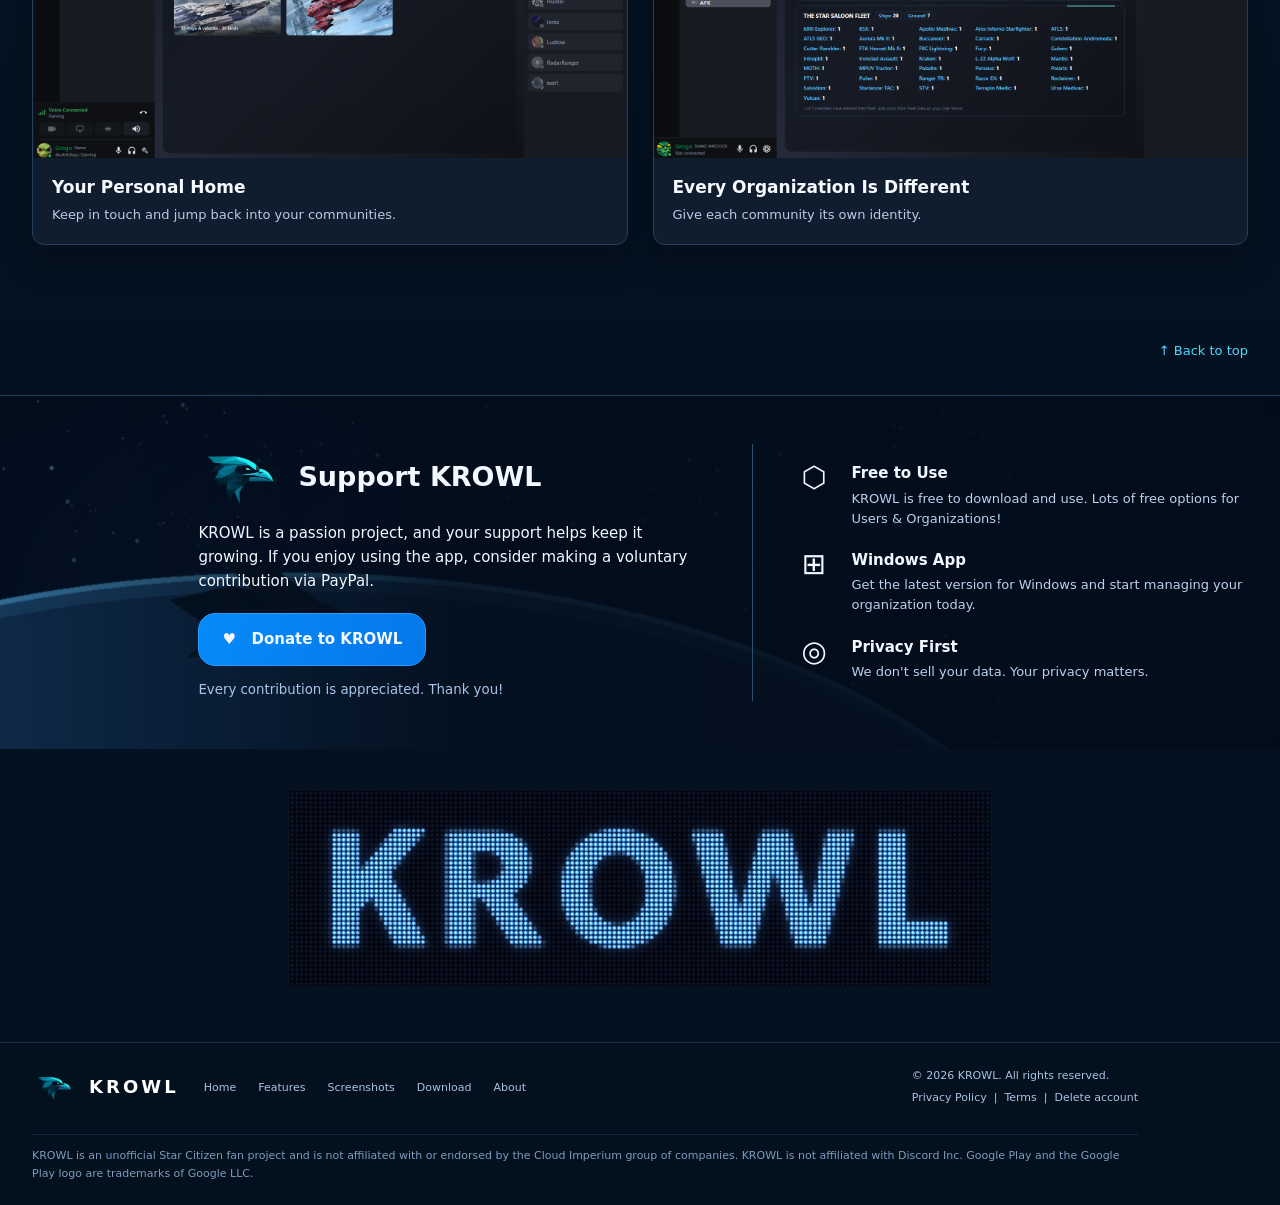
==== commit 88d6bae5: "Add Google Play badge next to the Windows download - Official Get it on Google Play badge linking to" ====
--- a/index.html
+++ b/index.html
@@ -13,16 +13,16 @@
 <meta property="og:site_name" content="KROWL">
 <meta property="og:url" content="https://krowlchat.com/">
 <meta property="og:title" content="KROWL: The free app for communities, teams and Star Citizen orgs">
-<meta property="og:description" content="Chat, voice and member management for gaming groups, communities and teams, plus fleet tracking for Star Citizen orgs. Free for Windows.">
+<meta property="og:description" content="Chat, voice and member management for gaming groups, communities and teams, plus fleet tracking for Star Citizen orgs. Free for Windows and Android.">
 <meta property="og:image" content="https://krowlchat.com/assets/og-image-v4.jpg">
 <meta property="og:image:width" content="1200">
 <meta property="og:image:height" content="630">
 <meta property="og:image:alt" content="KROWL app showing chat channels, members and a Star Citizen org fleet">
 <meta name="twitter:card" content="summary_large_image">
 <meta name="twitter:title" content="KROWL: The free app for communities, teams and Star Citizen orgs">
-<meta name="twitter:description" content="Chat, voice and member management for gaming groups, communities and teams, plus fleet tracking for Star Citizen orgs. Free for Windows.">
+<meta name="twitter:description" content="Chat, voice and member management for gaming groups, communities and teams, plus fleet tracking for Star Citizen orgs. Free for Windows and Android.">
 <meta name="twitter:image" content="https://krowlchat.com/assets/og-image-v4.jpg">
-<script type="application/ld+json">[{"@context":"https://schema.org","@type":"SoftwareApplication","name":"KROWL","url":"https://krowlchat.com/","description":"KROWL is a free app for communities, teams and Star Citizen orgs: text and voice chat, member management and fleet tracking in one Windows app.","applicationCategory":"CommunicationApplication","operatingSystem":"Windows","downloadUrl":"https://download.krowlchat.com/KROWL-Setup.exe","image":"https://krowlchat.com/assets/og-image-v4.jpg","screenshot":"https://krowlchat.com/assets/hero-app-screenshot.png","offers":{"@type":"Offer","price":"0","priceCurrency":"USD"},"keywords":"community app, team chat, gaming community app, Star Citizen org management, fleet tracking, gaming community chat, voice chat"},{"@context":"https://schema.org","@type":"WebSite","name":"KROWL","url":"https://krowlchat.com/"}]</script>
+<script type="application/ld+json">[{"@context":"https://schema.org","@type":"SoftwareApplication","name":"KROWL","url":"https://krowlchat.com/","description":"KROWL is a free app for communities, teams and Star Citizen orgs: text and voice chat, member management and fleet tracking in one Windows app.","applicationCategory":"CommunicationApplication","operatingSystem":"Windows, Android","downloadUrl":["https://download.krowlchat.com/KROWL-Setup.exe","https://play.google.com/store/apps/details?id=com.gbrodev.krowl"],"image":"https://krowlchat.com/assets/og-image-v4.jpg","screenshot":"https://krowlchat.com/assets/hero-app-screenshot.png","offers":{"@type":"Offer","price":"0","priceCurrency":"USD"},"keywords":"community app, team chat, gaming community app, Star Citizen org management, fleet tracking, gaming community chat, voice chat"},{"@context":"https://schema.org","@type":"WebSite","name":"KROWL","url":"https://krowlchat.com/"}]</script>
 <title>KROWL: Free App for Communities, Teams &amp; Star Citizen Orgs</title>
 <link rel="stylesheet" href="styles.css">
 </head>
@@ -30,14 +30,14 @@
 <header class="site-header"><div class="container nav-wrap">
 <a class="brand" href="#home"><img src="assets/krowl-bird.png" alt="" class="brand-bird"><span>KROWL</span></a>
 <button class="menu-button" aria-label="Open navigation" aria-controls="navigation" aria-expanded="false">☰</button>
-<nav id="navigation" class="nav-links" aria-label="Main navigation"><a href="#home">Home</a><a href="#features">Features</a><a href="#screenshots">Screenshots</a><a href="https://download.krowlchat.com/KROWL-Setup.exe">Download</a><a href="https://www.paypal.com/donate/?hosted_button_id=JZBUCYNNXC3KW" target="_blank" rel="noopener noreferrer" class="nav-donate"><span>Donate</span><span class="donate-heart" aria-hidden="true">♥</span></a><a href="#about">About</a></nav>
+<nav id="navigation" class="nav-links" aria-label="Main navigation"><a href="#home">Home</a><a href="#features">Features</a><a href="#screenshots">Screenshots</a><a href="#download">Download</a><a href="https://www.paypal.com/donate/?hosted_button_id=JZBUCYNNXC3KW" target="_blank" rel="noopener noreferrer" class="nav-donate"><span>Donate</span><span class="donate-heart" aria-hidden="true">♥</span></a><a href="#about">About</a></nav>
 </div></header>
 <main>
 <section id="home" class="hero"><div class="container hero-layout">
 <div class="hero-copy"><div class="hero-identity"><img src="assets/krowl-bird.png" alt="Stylized teal KROWL crow"><h1>KROWL</h1></div>
 <h2>Connect <span>·</span> Organize <span>·</span> Collaborate</h2>
 <p>KROWL is a communication and community management platform that brings people together. Whether you're part of a gaming community, organization, or business team, KROWL makes it easy to connect, communicate, and stay organized — all in one place.</p>
-<div class="buttons" id="download"><a class="button primary" href="https://download.krowlchat.com/KROWL-Setup.exe"><span class="win">⊞</span> Download for Windows</a><a class="button secondary" href="#screenshots">Screenshots</a></div>
+<div class="download-area" id="download"><div class="buttons"><a class="button primary" href="https://download.krowlchat.com/KROWL-Setup.exe"><span class="win">⊞</span> Download for Windows</a><div class="play-badge-wrap"><a class="play-badge" href="https://play.google.com/store/apps/details?id=com.gbrodev.krowl" target="_blank" rel="noopener noreferrer"><img src="assets/google-play-badge.png" alt="Get KROWL on Google Play" width="478" height="142"></a><small>Android 7.0 or newer</small></div></div><p class="platforms-line">KROWL is on Windows and Android — your friends, DMs and servers on your phone.</p><a class="button secondary download-screens" href="#screenshots">Screenshots</a></div>
 </div>
 <div class="app-frame">
 <!-- HERO SCREENSHOT: Replace assets/hero-app-screenshot.png with your own image, or edit the src below. -->
@@ -92,7 +92,7 @@
 </div></div></section>
 <section class="krowl-led-showcase" aria-label="KROWL illuminated logo"><div class="container"><a class="krowl-led-top-link" href="#" aria-label="Return to the absolute top of the page"><img src="assets/krowl_led_lightblue_web.webp" alt="KROWL illuminated blue logo — back to top" loading="lazy" decoding="async"></a></div></section>
 </main>
-<footer><div class="container footer-layout"><a href="#home" class="brand"><img src="assets/krowl-bird.png" alt=""><span>KROWL</span></a><nav aria-label="Footer navigation"><a href="#home">Home</a><a href="#features">Features</a><a href="#screenshots">Screenshots</a><a href="https://download.krowlchat.com/KROWL-Setup.exe">Download</a><a href="#about">About</a></nav><div class="copyright">© 2026 KROWL. All rights reserved.<div><a href="#" data-placeholder="privacy">Privacy Policy</a> &nbsp;|&nbsp; <a href="/terms/">Terms</a> &nbsp;|&nbsp; <a href="/delete-account/">Delete account</a></div></div><p class="footer-disclaimer">KROWL is an unofficial Star Citizen fan project and is not affiliated with or endorsed by the Cloud Imperium group of companies. KROWL is not affiliated with Discord Inc.</p></div></footer>
+<footer><div class="container footer-layout"><a href="#home" class="brand"><img src="assets/krowl-bird.png" alt=""><span>KROWL</span></a><nav aria-label="Footer navigation"><a href="#home">Home</a><a href="#features">Features</a><a href="#screenshots">Screenshots</a><a href="#download">Download</a><a href="#about">About</a></nav><div class="copyright">© 2026 KROWL. All rights reserved.<div><a href="/privacy/">Privacy Policy</a> &nbsp;|&nbsp; <a href="/terms/">Terms</a> &nbsp;|&nbsp; <a href="/delete-account/">Delete account</a></div></div><p class="footer-disclaimer">KROWL is an unofficial Star Citizen fan project and is not affiliated with or endorsed by the Cloud Imperium group of companies. KROWL is not affiliated with Discord Inc. Google Play and the Google Play logo are trademarks of Google LLC.</p></div></footer>
 <a href="#home" class="floating-top" aria-label="Back to top">↑ <span>Top</span></a>
 <dialog class="download-modal" id="download-modal" aria-labelledby="download-modal-title">
 <button type="button" class="download-modal-close" aria-label="Close">&times;</button>
--- a/styles.css
+++ b/styles.css
@@ -129,3 +129,19 @@
 .legal-meta{color:#8fabcc!important;font-size:13px!important;margin:0 0 26px}
 .legal-back{font-size:14px;color:#d0def2;white-space:nowrap}
 .legal-back:hover{color:#1bbaff}
+.legal code{font-size:.92em;color:#b9d0ed}
+
+/* Dev15: Google Play badge next to the Windows download */
+#download{scroll-margin-top:96px}
+.download-area .buttons{align-items:flex-start}
+.play-badge-wrap{display:flex;flex-direction:column;align-items:center;gap:5px}
+.play-badge{display:block;border-radius:9px;transition:transform .2s,filter .2s}
+.play-badge:hover{transform:translateY(-2px);filter:brightness(1.12)}
+.play-badge:focus-visible{outline:2px solid #4fd8ff;outline-offset:3px}
+.play-badge img{display:block;height:53px;width:auto}
+.play-badge-wrap small{font-size:12px;color:#9fb9d8}
+.platforms-line{margin:14px 0 0;font-size:14px;color:#b6cbe4}
+.download-area.android-first .play-badge-wrap{order:-1}
+@media(max-width:700px){.play-badge-wrap{width:100%}.play-badge img{height:56px}.platforms-line{text-align:center}}
+.platforms-line{margin:12px 0 16px}
+@media(max-width:700px){.download-screens{width:100%}}
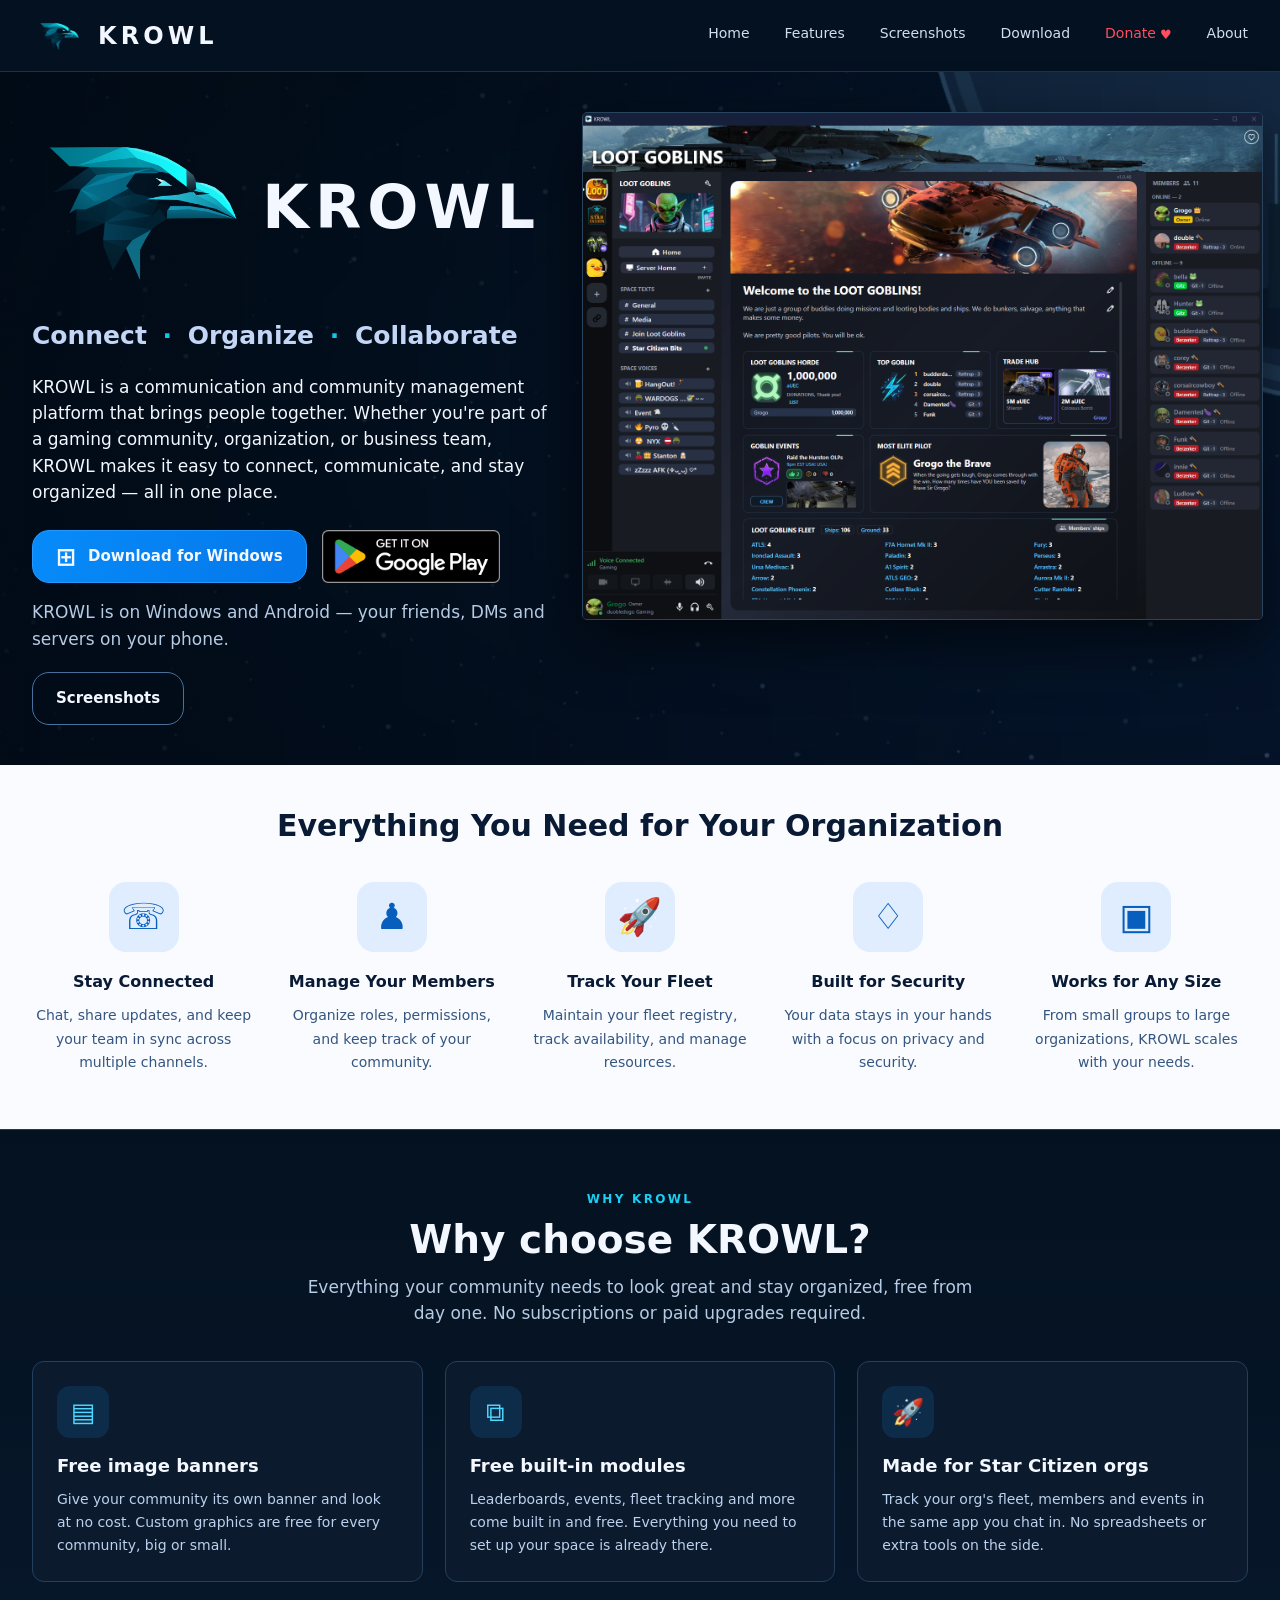
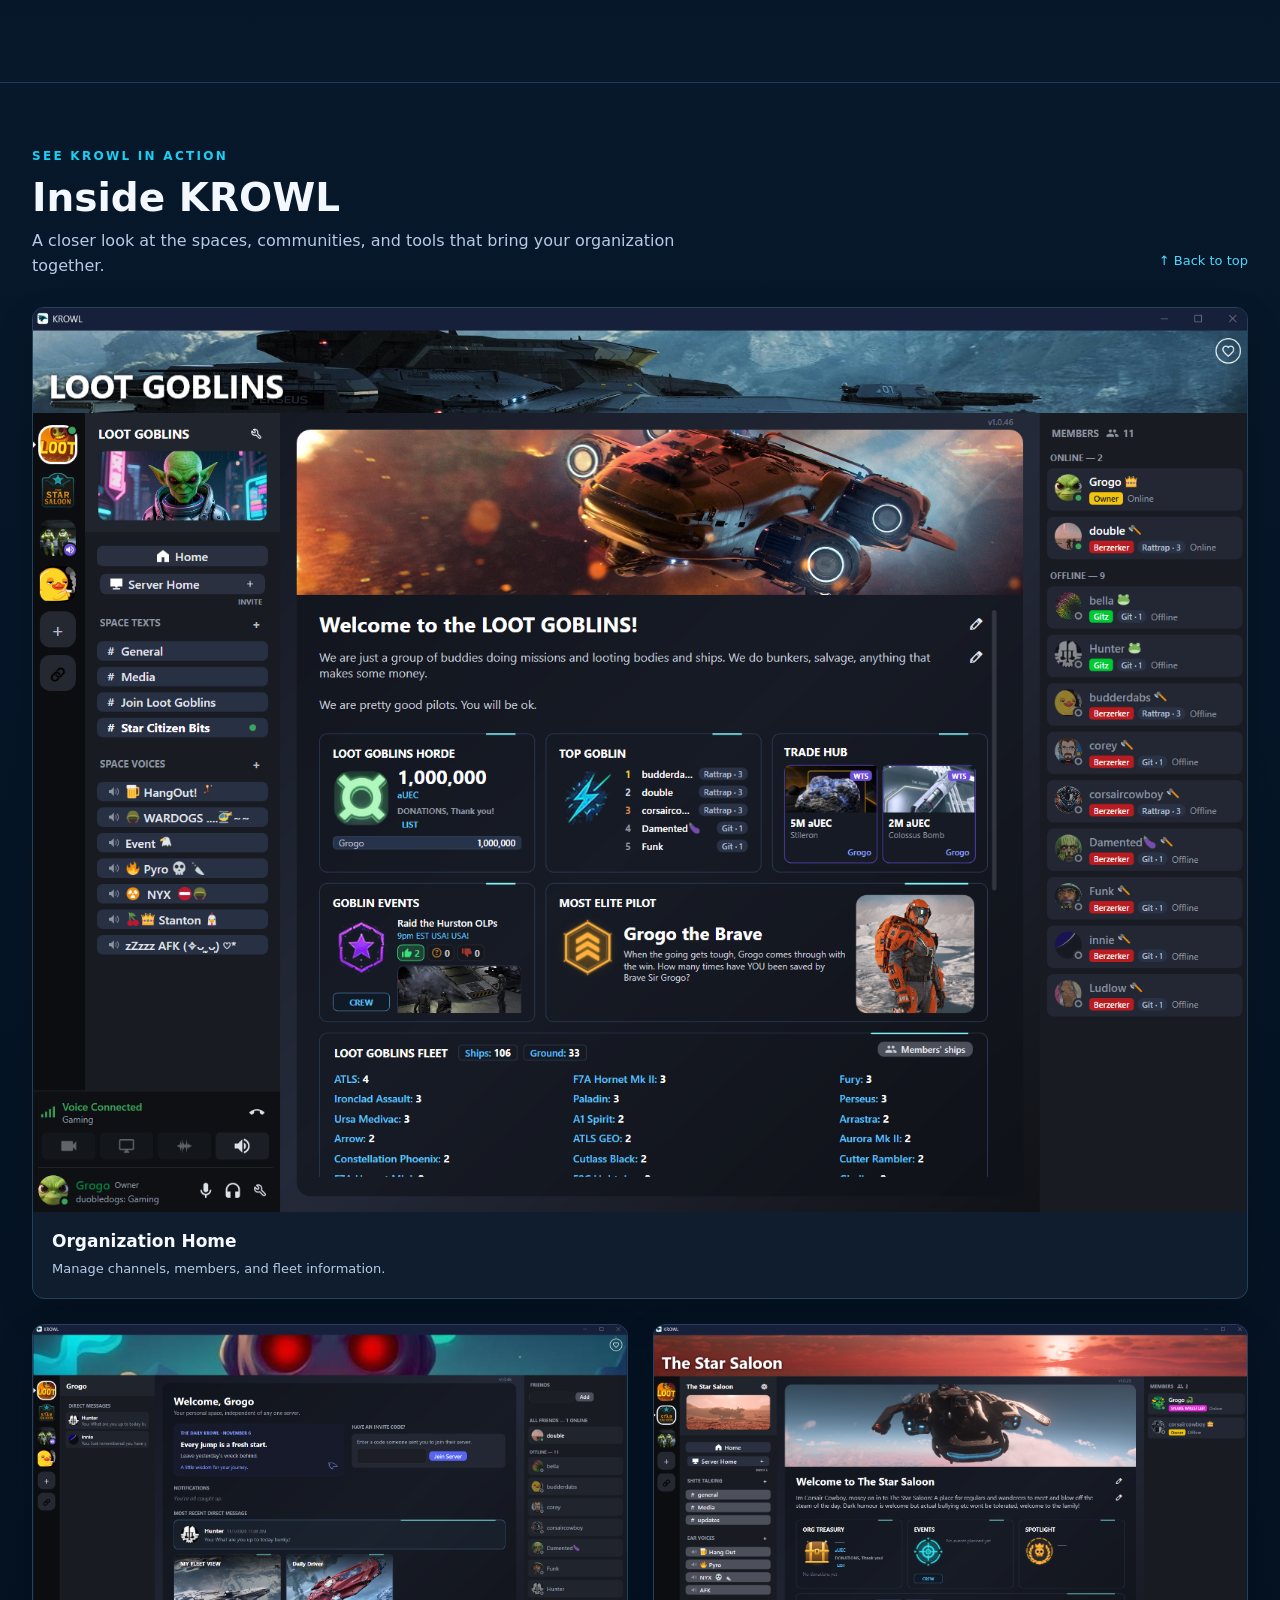
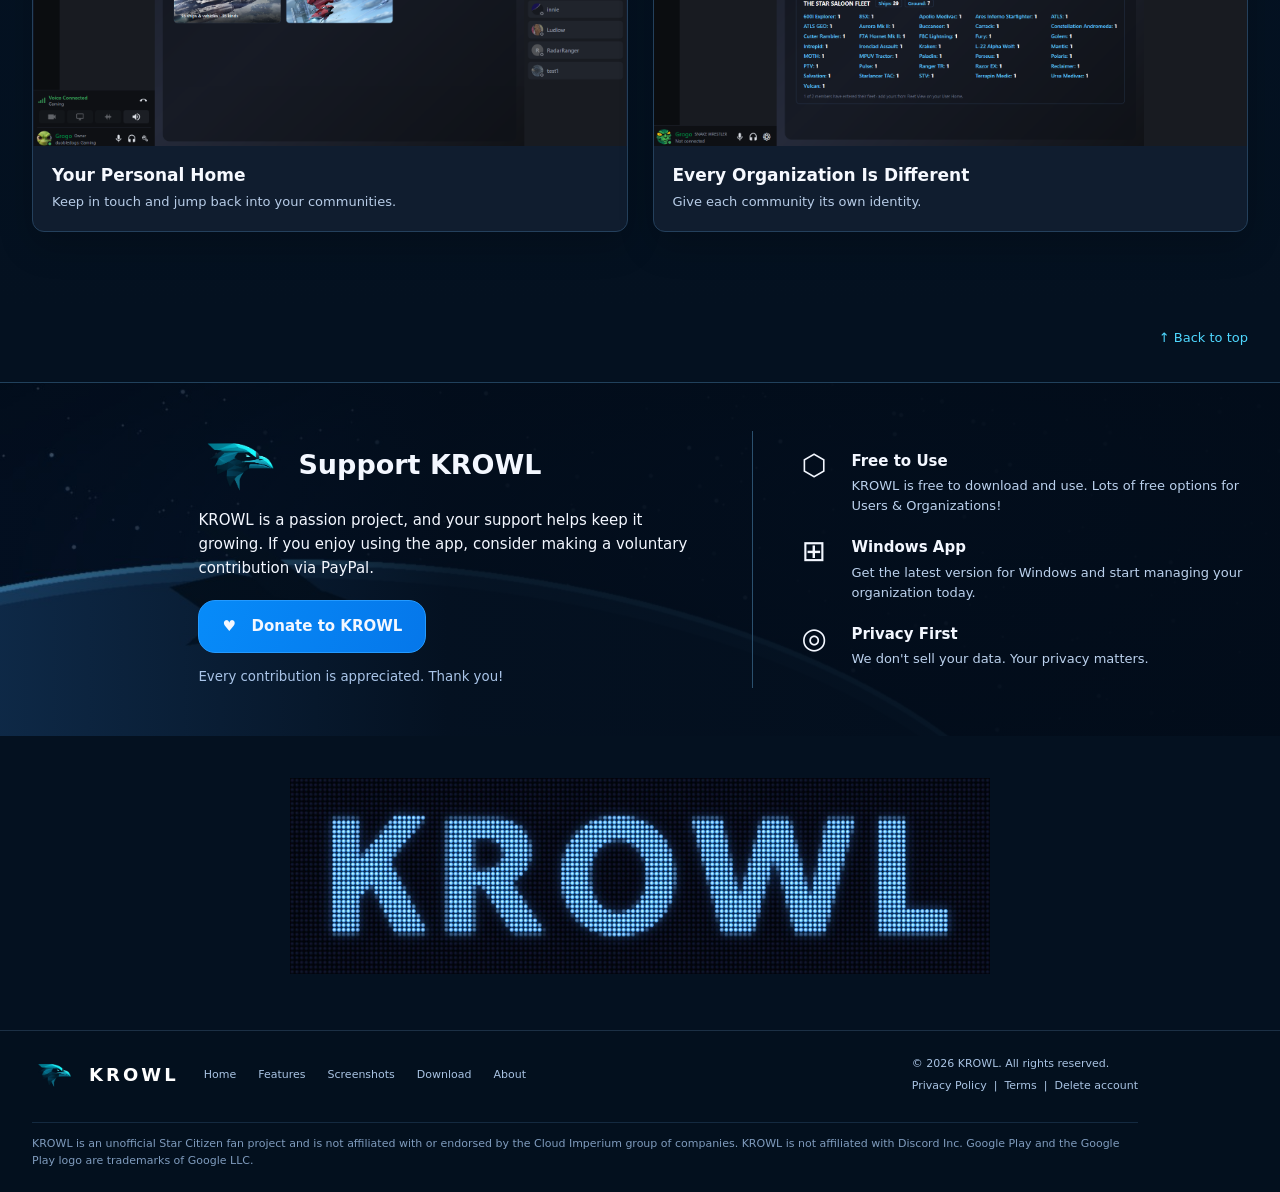
==== commit 4b2c87f4: "Remove Android version note and fix spacing under download buttons Co-Authored-By: Claude Opus 5.5 <" ====
--- a/index.html
+++ b/index.html
@@ -37,11 +37,11 @@
 <div class="hero-copy"><div class="hero-identity"><img src="assets/krowl-bird.png" alt="Stylized teal KROWL crow"><h1>KROWL</h1></div>
 <h2>Connect <span>·</span> Organize <span>·</span> Collaborate</h2>
 <p>KROWL is a communication and community management platform that brings people together. Whether you're part of a gaming community, organization, or business team, KROWL makes it easy to connect, communicate, and stay organized — all in one place.</p>
-<div class="download-area" id="download"><div class="buttons"><a class="button primary" href="https://download.krowlchat.com/KROWL-Setup.exe"><span class="win">⊞</span> Download for Windows</a><div class="play-badge-wrap"><a class="play-badge" href="https://play.google.com/store/apps/details?id=com.gbrodev.krowl" target="_blank" rel="noopener noreferrer"><img src="assets/google-play-badge.png" alt="Get KROWL on Google Play" width="478" height="142"></a><small>Android 7.0 or newer</small></div></div><p class="platforms-line">KROWL is on Windows and Android — your friends, DMs and servers on your phone.</p><a class="button secondary download-screens" href="#screenshots">Screenshots</a></div>
+<div class="download-area" id="download"><div class="buttons"><a class="button primary" href="https://download.krowlchat.com/KROWL-Setup.exe"><span class="win">⊞</span> Download for Windows</a><div class="play-badge-wrap"><a class="play-badge" href="https://play.google.com/store/apps/details?id=com.gbrodev.krowl" target="_blank" rel="noopener noreferrer"><img src="assets/google-play-badge.png" alt="Get KROWL on Google Play" width="478" height="142"></a></div></div><p class="platforms-line">KROWL is on Windows and Android — your friends, DMs and servers on your phone.</p><a class="button secondary download-screens" href="#screenshots">Screenshots</a></div>
 </div>
 <div class="app-frame">
 <!-- HERO SCREENSHOT: Replace assets/hero-app-screenshot.png with your own image, or edit the src below. -->
-<img src="assets/hero-app-screenshot.png" alt="KROWL Loot Goblins organization dashboard showing channels, fleet, and members">
+<a href="#shot-org-home" class="app-frame-link" aria-label="See a larger version of this screenshot below"><img src="assets/hero-app-screenshot.png" alt="KROWL Loot Goblins organization dashboard showing channels, fleet, and members"></a>
 </div>
 </div></section>
 <section class="features" id="features"><div class="container"><h2>Everything You Need for Your Organization</h2><div class="feature-grid">
@@ -66,7 +66,7 @@
   <div class="container">
     <div class="screenshots-heading"><div><p class="eyebrow">SEE KROWL IN ACTION</p><h2>Inside KROWL</h2><p>A closer look at the spaces, communities, and tools that bring your organization together.</p></div><a class="back-inline" href="#home">↑ Back to top</a></div>
     <div class="screenshot-gallery">
-      <figure class="screenshot-card">
+      <figure class="screenshot-card" id="shot-org-home">
         <!-- SCREENSHOT 1: Replace assets/screenshot-1.png (Loot Goblins dashboard). -->
         <a href="assets/screenshot-1.png" target="_blank" rel="noopener" aria-label="Open full-size Loot Goblins dashboard screenshot"><img loading="lazy" src="assets/screenshot-1.png" alt="Loot Goblins organization dashboard in KROWL"></a>
         <figcaption><strong>Organization Home</strong><span>Manage channels, members, and fleet information.</span></figcaption>
--- a/styles.css
+++ b/styles.css
@@ -145,3 +145,14 @@
 @media(max-width:700px){.play-badge-wrap{width:100%}.play-badge img{height:56px}.platforms-line{text-align:center}}
 .platforms-line{margin:12px 0 16px}
 @media(max-width:700px){.download-screens{width:100%}}
+
+/* Dev16: top screenshot jumps to its larger version in Screenshots */
+.app-frame-link{display:block;cursor:zoom-in}
+.app-frame-link img{transition:filter .2s}
+.app-frame-link:hover img{filter:brightness(1.08)}
+.app-frame-link:focus-visible{outline:2px solid #4fd8ff;outline-offset:-2px}
+#shot-org-home{scroll-margin-top:96px}
+#shot-org-home:target{animation:shot-glow 2.2s ease-out}
+@keyframes shot-glow{0%,40%{box-shadow:0 0 0 3px #4fd8ff,0 0 30px #4fd8ff88}100%{box-shadow:0 0 0 0 transparent}}
+@media(prefers-reduced-motion:reduce){#shot-org-home:target{animation:none;outline:3px solid #4fd8ff}}
+.hero-copy .platforms-line{margin:16px 0 20px}
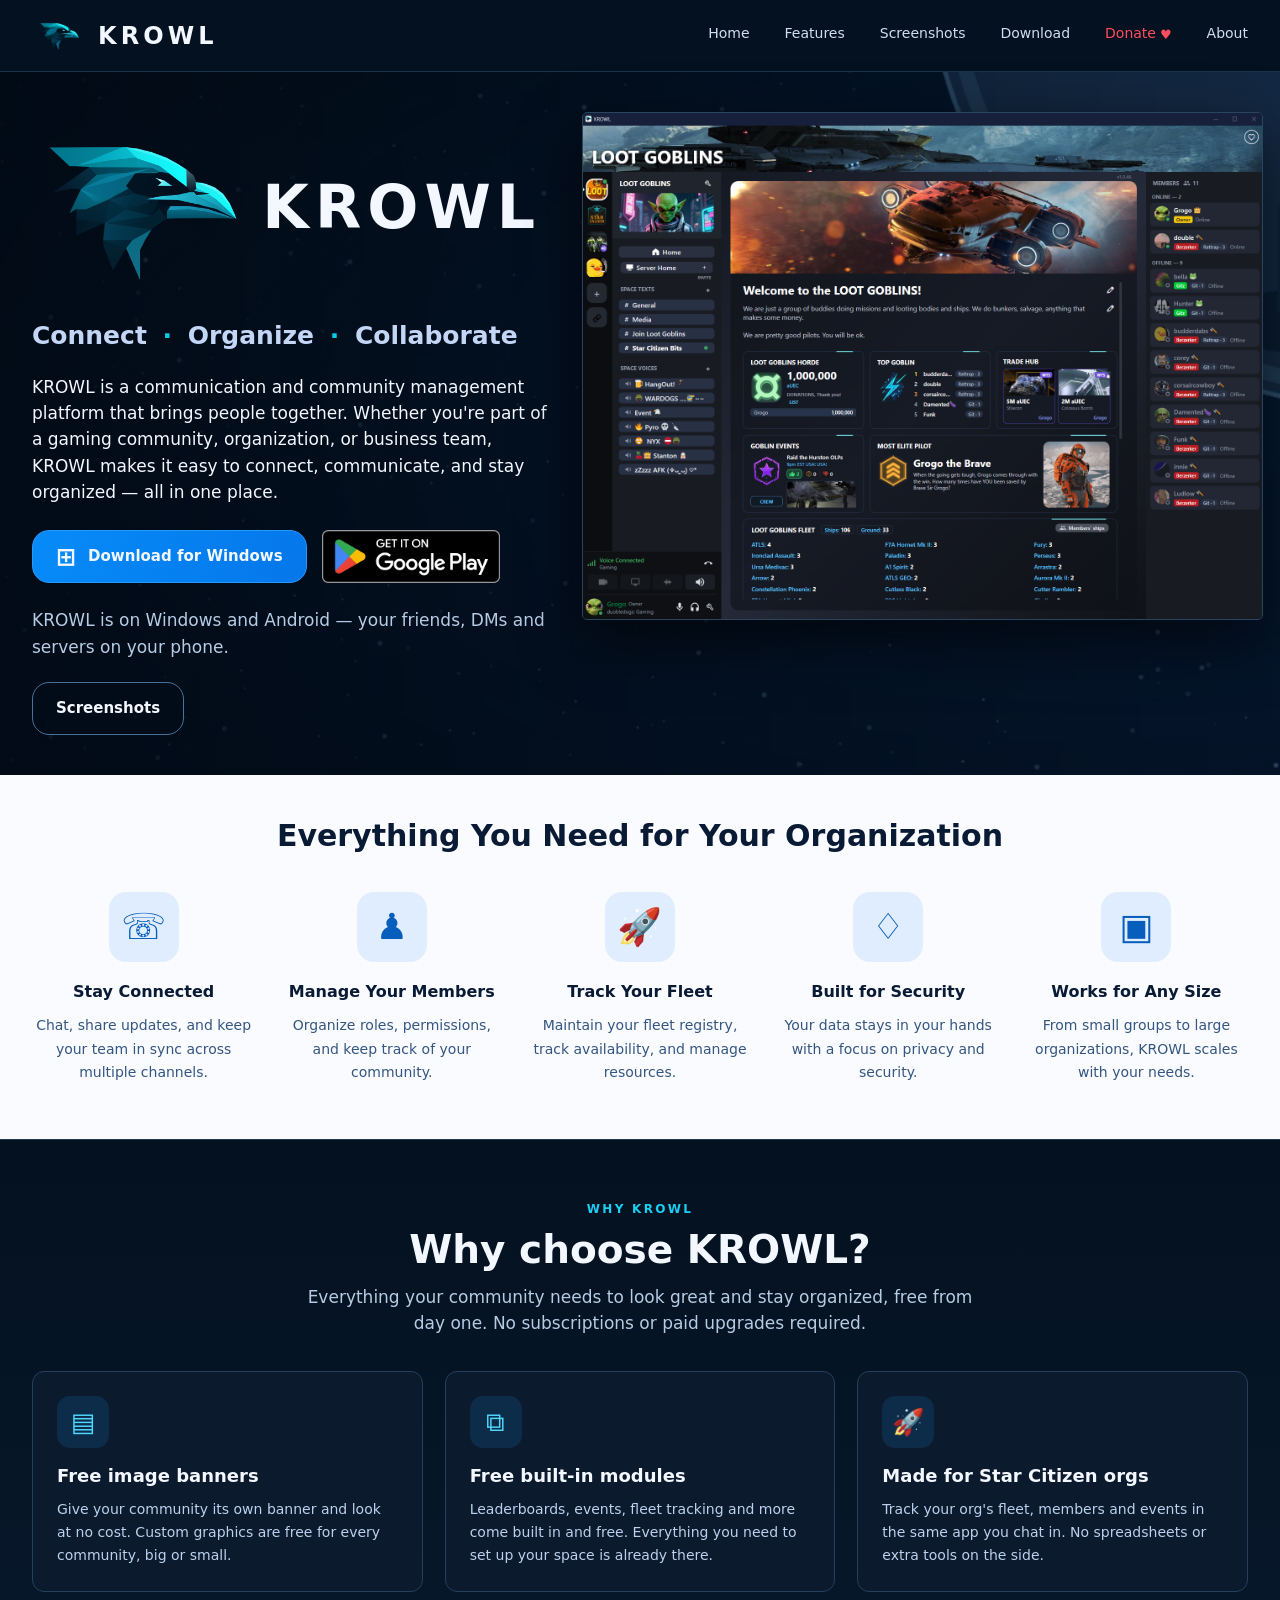
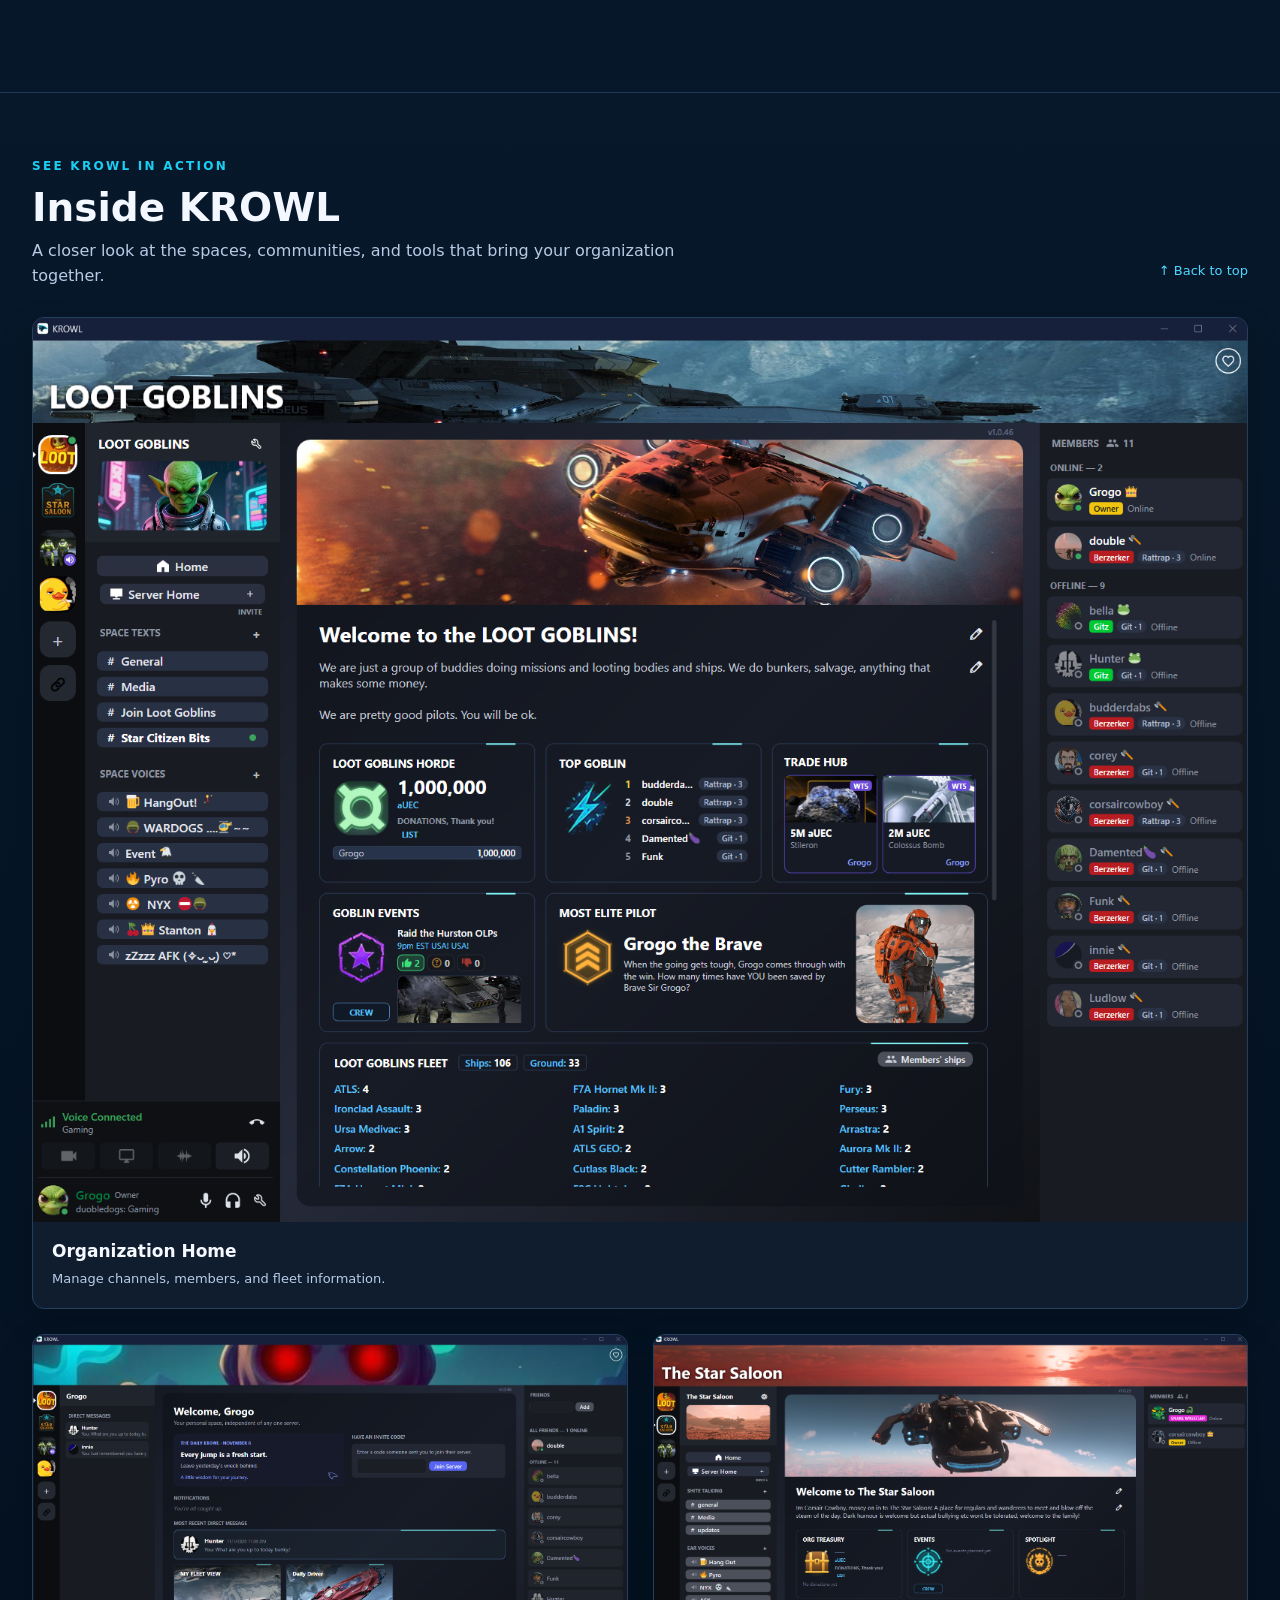
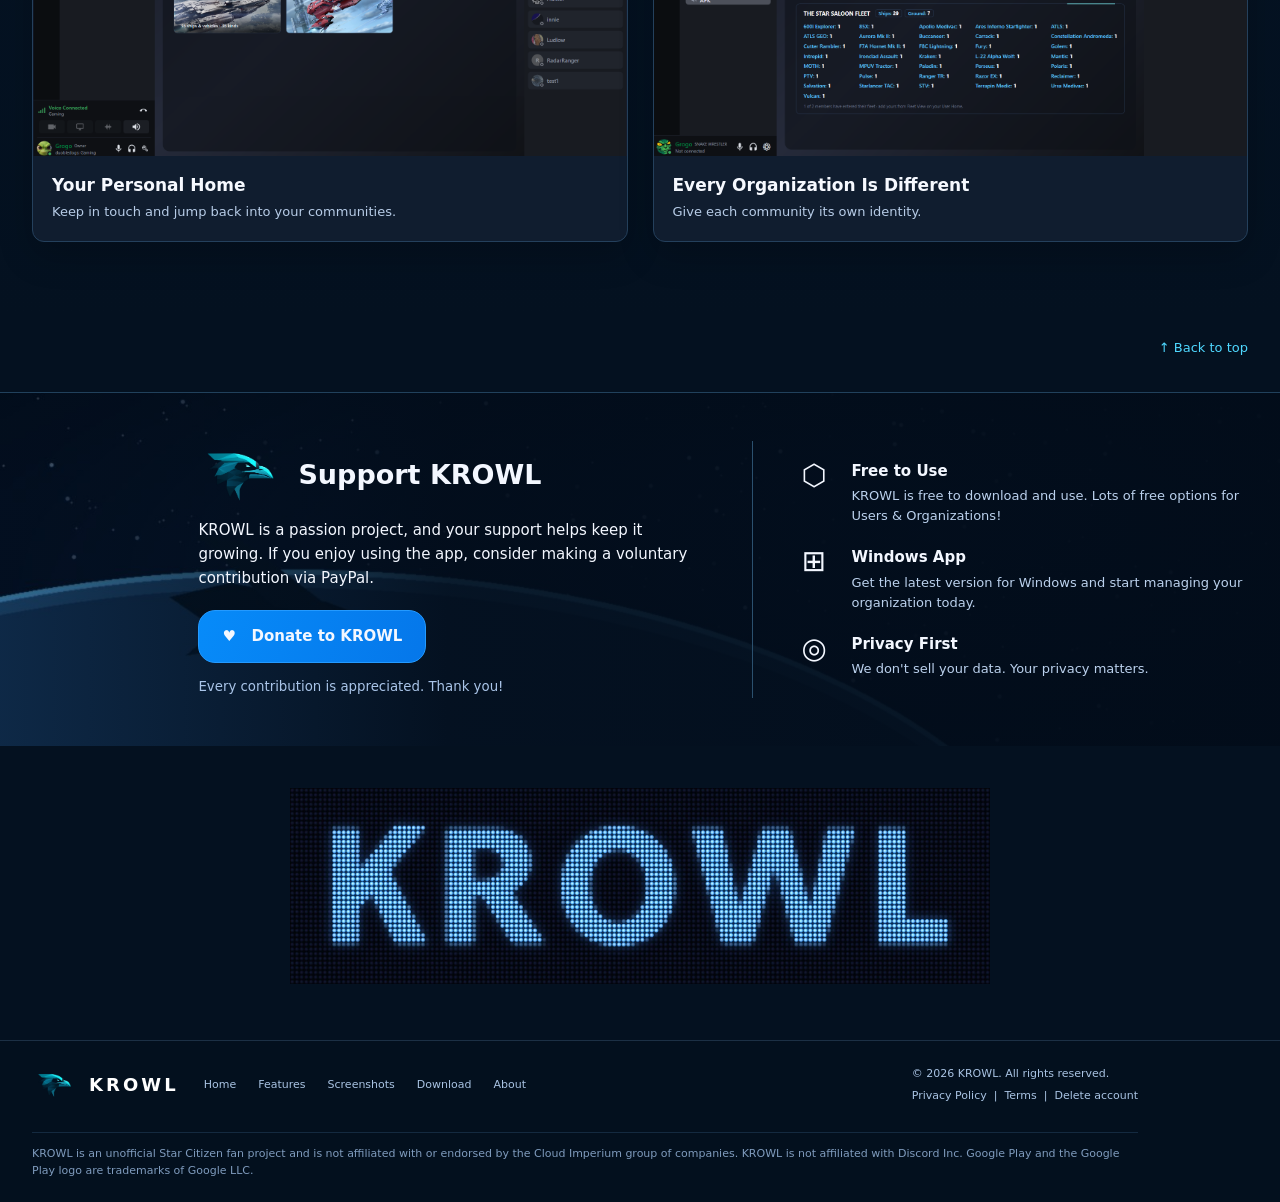
==== commit 3f933f6d: "More space under download buttons; version CSS/JS links to avoid stale cache Co-Authored-By: Claude " ====
--- a/index.html
+++ b/index.html
@@ -24,7 +24,7 @@
 <meta name="twitter:image" content="https://krowlchat.com/assets/og-image-v4.jpg">
 <script type="application/ld+json">[{"@context":"https://schema.org","@type":"SoftwareApplication","name":"KROWL","url":"https://krowlchat.com/","description":"KROWL is a free app for communities, teams and Star Citizen orgs: text and voice chat, member management and fleet tracking in one Windows app.","applicationCategory":"CommunicationApplication","operatingSystem":"Windows, Android","downloadUrl":["https://download.krowlchat.com/KROWL-Setup.exe","https://play.google.com/store/apps/details?id=com.gbrodev.krowl"],"image":"https://krowlchat.com/assets/og-image-v4.jpg","screenshot":"https://krowlchat.com/assets/hero-app-screenshot.png","offers":{"@type":"Offer","price":"0","priceCurrency":"USD"},"keywords":"community app, team chat, gaming community app, Star Citizen org management, fleet tracking, gaming community chat, voice chat"},{"@context":"https://schema.org","@type":"WebSite","name":"KROWL","url":"https://krowlchat.com/"}]</script>
 <title>KROWL: Free App for Communities, Teams &amp; Star Citizen Orgs</title>
-<link rel="stylesheet" href="styles.css">
+<link rel="stylesheet" href="styles.css?v=20261123b">
 </head>
 <body>
 <header class="site-header"><div class="container nav-wrap">
@@ -101,5 +101,5 @@
 <a href="https://www.paypal.com/donate/?hosted_button_id=JZBUCYNNXC3KW" class="button primary download-modal-support" target="_blank" rel="noopener noreferrer"><span aria-hidden="true">♥</span>&nbsp; Support KROWL</a>
 <small>Download didn&rsquo;t start? <a href="https://download.krowlchat.com/KROWL-Setup.exe" class="download-modal-retry">Click here to try again</a>.</small>
 </dialog>
-<script src="script.js"></script>
+<script src="script.js?v=20261123b"></script>
 </body></html>
--- a/styles.css
+++ b/styles.css
@@ -155,4 +155,4 @@
 #shot-org-home:target{animation:shot-glow 2.2s ease-out}
 @keyframes shot-glow{0%,40%{box-shadow:0 0 0 3px #4fd8ff,0 0 30px #4fd8ff88}100%{box-shadow:0 0 0 0 transparent}}
 @media(prefers-reduced-motion:reduce){#shot-org-home:target{animation:none;outline:3px solid #4fd8ff}}
-.hero-copy .platforms-line{margin:16px 0 20px}
+.hero-copy .platforms-line{margin:24px 0 22px}
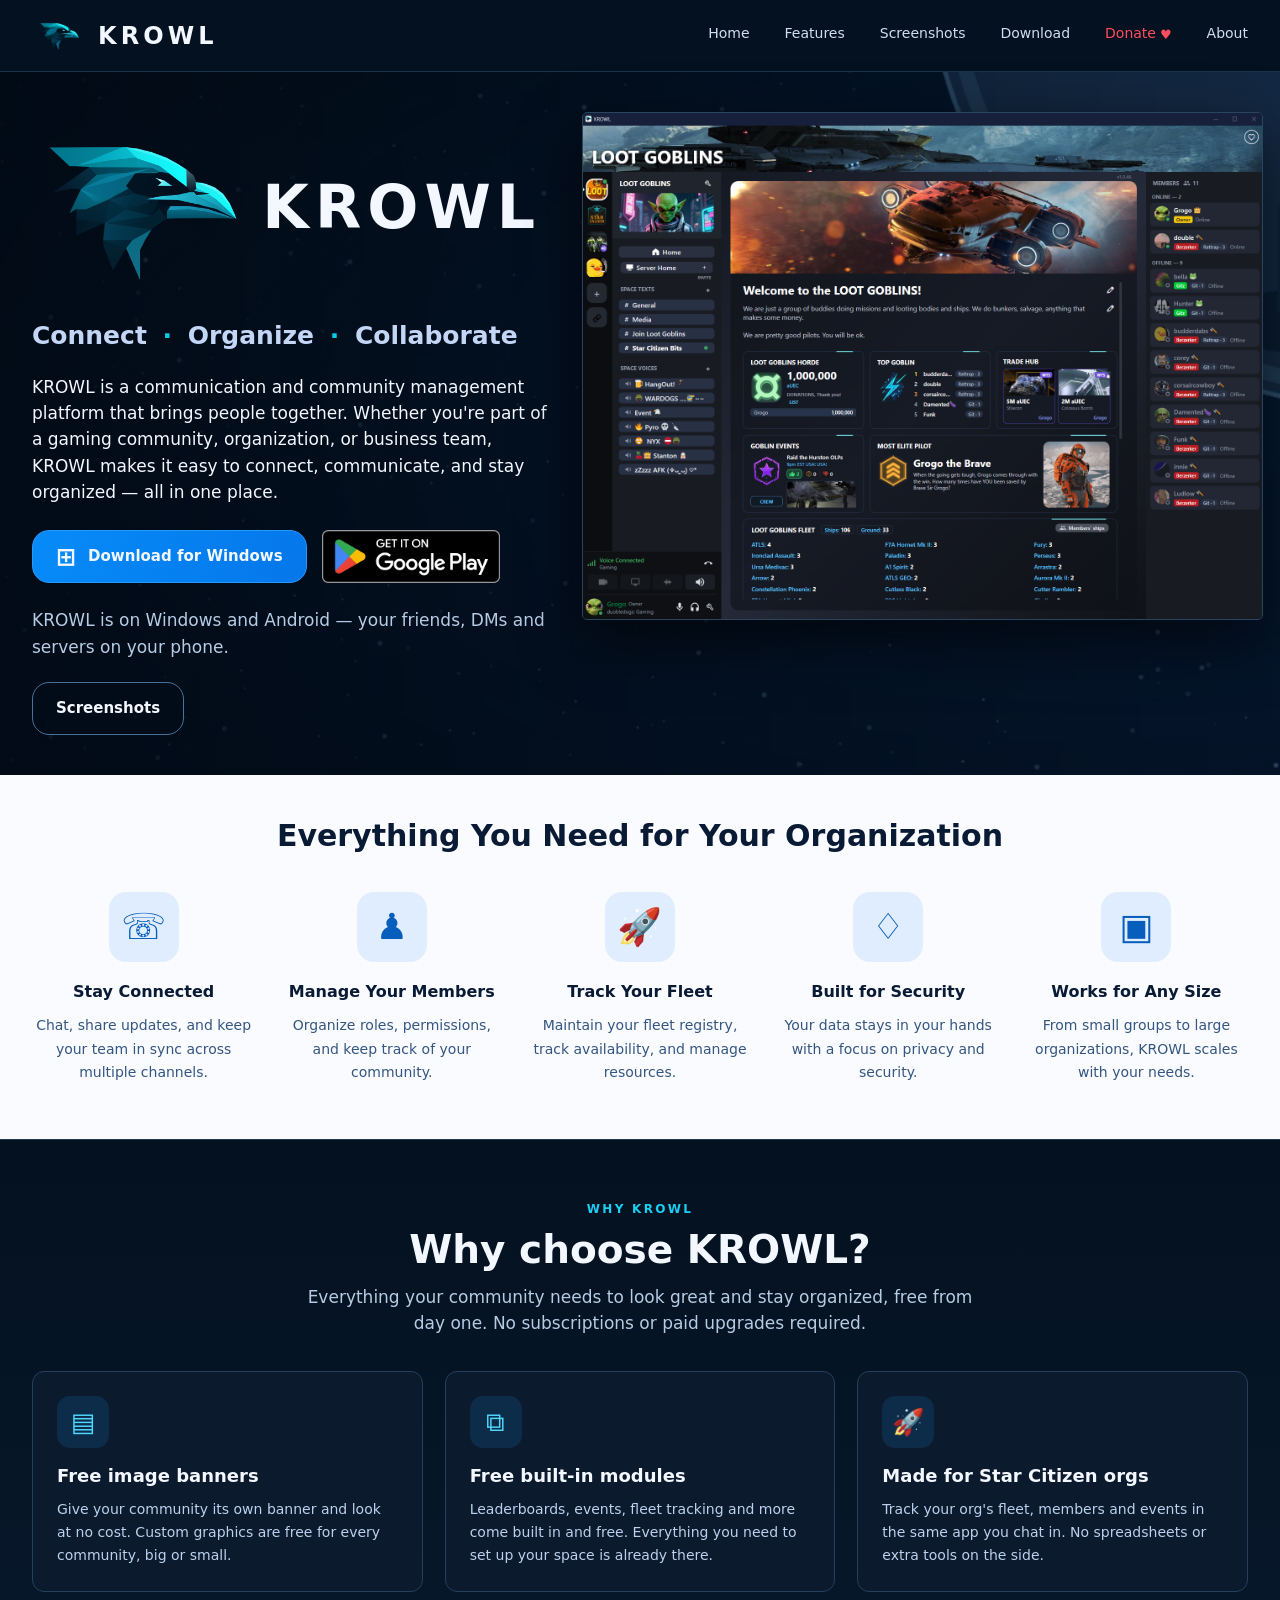
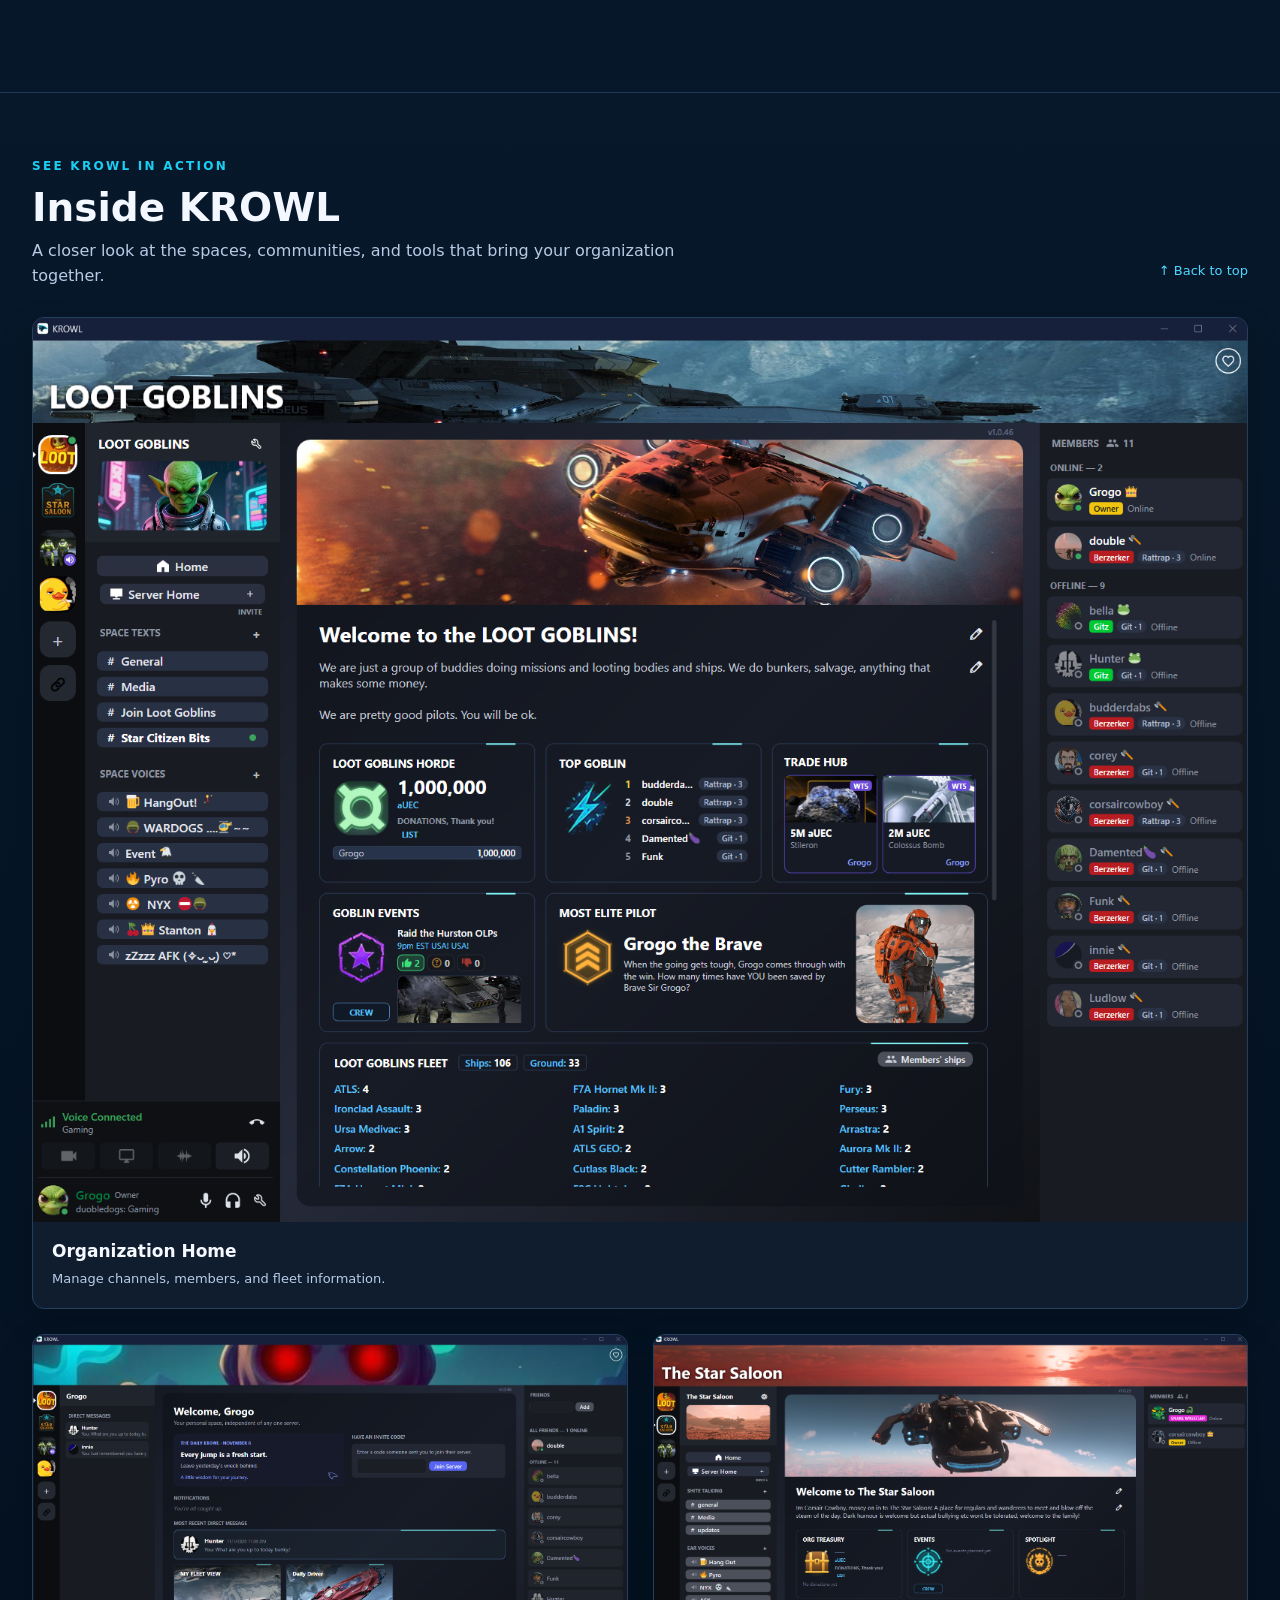
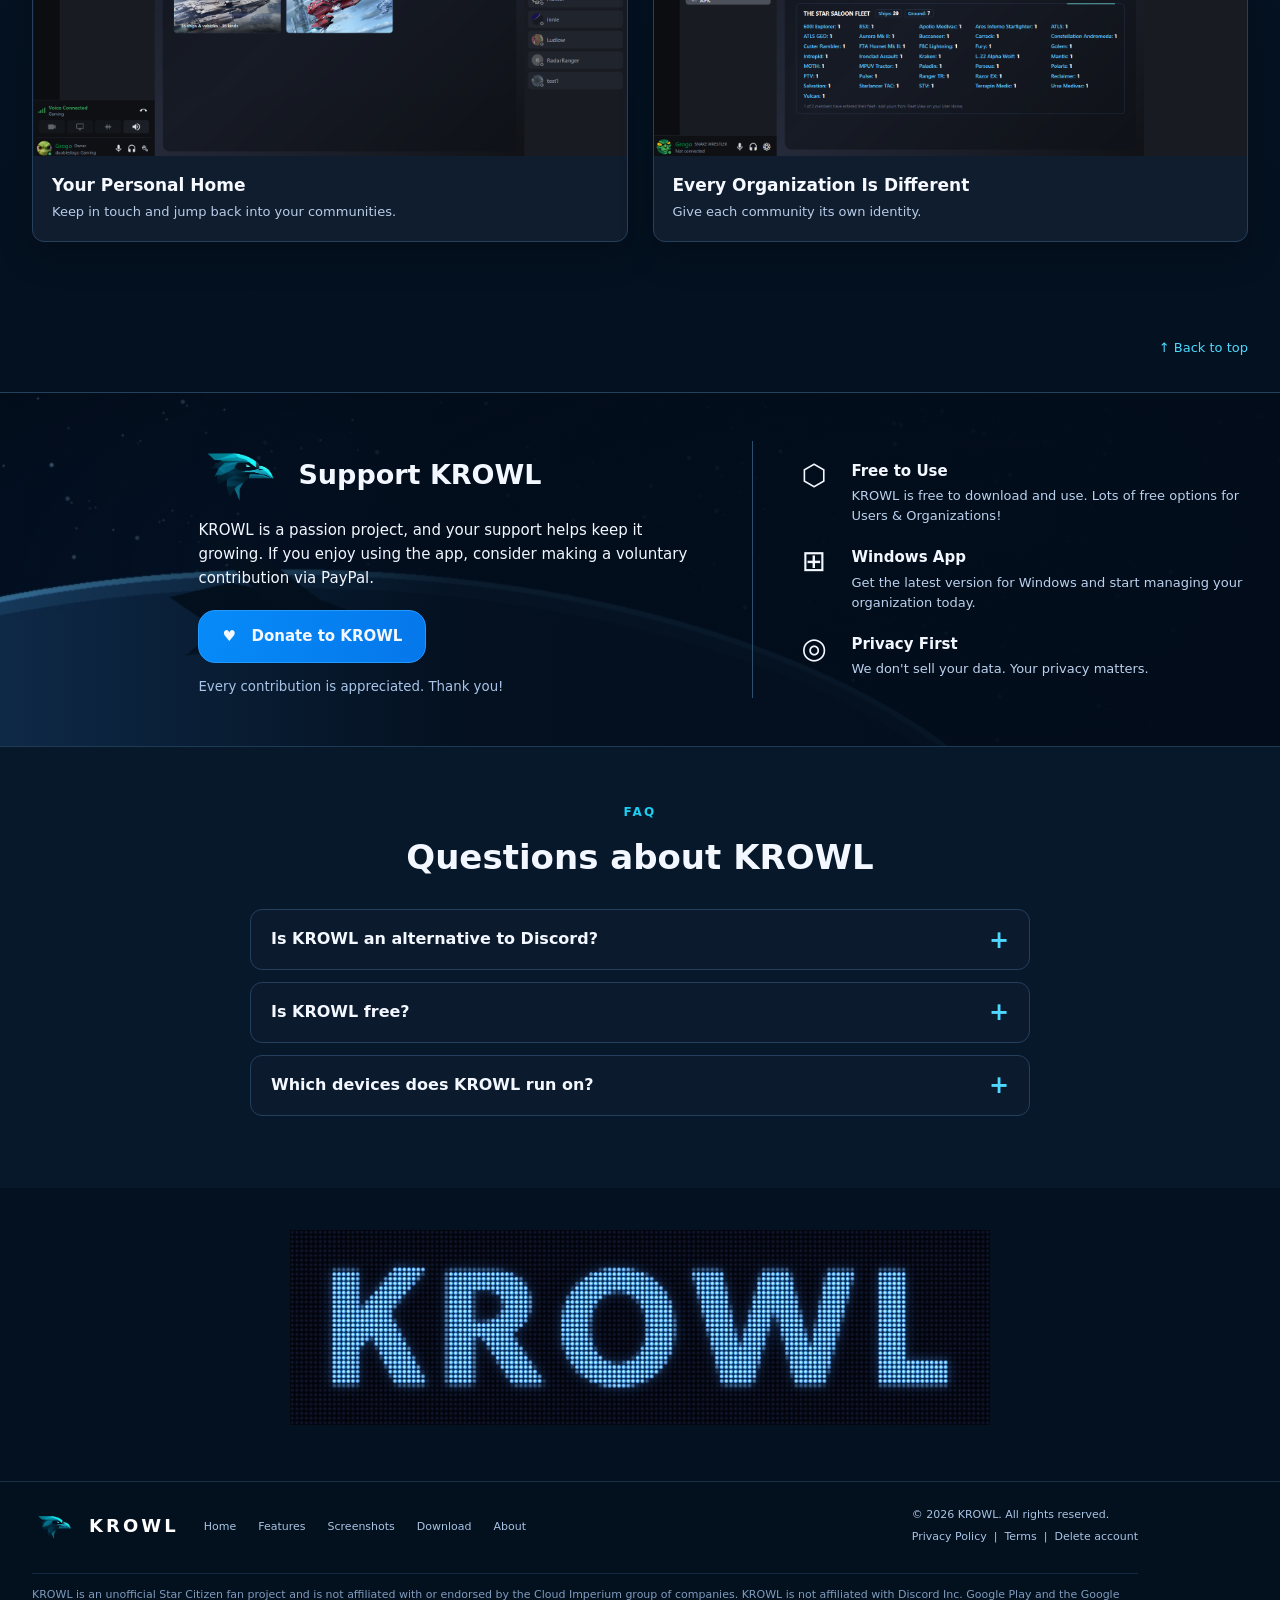
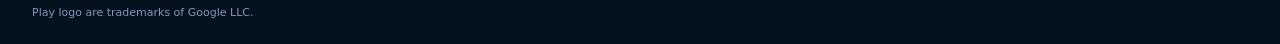
==== commit 1f7c26d6: "Add FAQ section near the bottom of the page Three questions (alternative to Discord, is it free, whi" ====
--- a/index.html
+++ b/index.html
@@ -23,8 +23,9 @@
 <meta name="twitter:description" content="Chat, voice and member management for gaming groups, communities and teams, plus fleet tracking for Star Citizen orgs. Free for Windows and Android.">
 <meta name="twitter:image" content="https://krowlchat.com/assets/og-image-v4.jpg">
 <script type="application/ld+json">[{"@context":"https://schema.org","@type":"SoftwareApplication","name":"KROWL","url":"https://krowlchat.com/","description":"KROWL is a free app for communities, teams and Star Citizen orgs: text and voice chat, member management and fleet tracking in one Windows app.","applicationCategory":"CommunicationApplication","operatingSystem":"Windows, Android","downloadUrl":["https://download.krowlchat.com/KROWL-Setup.exe","https://play.google.com/store/apps/details?id=com.gbrodev.krowl"],"image":"https://krowlchat.com/assets/og-image-v4.jpg","screenshot":"https://krowlchat.com/assets/hero-app-screenshot.png","offers":{"@type":"Offer","price":"0","priceCurrency":"USD"},"keywords":"community app, team chat, gaming community app, Star Citizen org management, fleet tracking, gaming community chat, voice chat"},{"@context":"https://schema.org","@type":"WebSite","name":"KROWL","url":"https://krowlchat.com/"}]</script>
+<script type="application/ld+json">{"@context":"https://schema.org","@type":"FAQPage","mainEntity":[{"@type":"Question","name":"Is KROWL an alternative to Discord?","acceptedAnswer":{"@type":"Answer","text":"KROWL is its own free app for communities, teams and Star Citizen orgs. Some groups use it alongside other chat apps, others use it as their main home. Banners and built-in modules are free either way."}},{"@type":"Question","name":"Is KROWL free?","acceptedAnswer":{"@type":"Answer","text":"Yes. KROWL is free to download and use, including image banners and built-in modules like leaderboards, events and fleet tracking. Donations are optional and help keep it growing."}},{"@type":"Question","name":"Which devices does KROWL run on?","acceptedAnswer":{"@type":"Answer","text":"KROWL runs on Windows PCs and Android phones. Download the Windows app from this site, or get the Android app on Google Play."}}]}</script>
 <title>KROWL: Free App for Communities, Teams &amp; Star Citizen Orgs</title>
-<link rel="stylesheet" href="styles.css?v=20261123b">
+<link rel="stylesheet" href="styles.css?v=20261123c">
 </head>
 <body>
 <header class="site-header"><div class="container nav-wrap">
@@ -90,6 +91,7 @@
 <div><span class="benefit-icon">⊞</span><section><h3>Windows App</h3><p>Get the latest version for Windows and start managing your organization today.</p></section></div>
 <div><span class="benefit-icon">◎</span><section><h3>Privacy First</h3><p>We don't sell your data. Your privacy matters.</p></section></div>
 </div></div></section>
+<section class="faq" id="faq"><div class="container faq-container"><p class="eyebrow">FAQ</p><h2>Questions about KROWL</h2><details class="faq-item"><summary>Is KROWL an alternative to Discord?</summary><p>KROWL is its own free app for communities, teams and Star Citizen orgs. Some groups use it alongside other chat apps, others use it as their main home. Banners and built-in modules are free either way.</p></details><details class="faq-item"><summary>Is KROWL free?</summary><p>Yes. KROWL is free to download and use, including image banners and built-in modules like leaderboards, events and fleet tracking. Donations are optional and help keep it growing.</p></details><details class="faq-item"><summary>Which devices does KROWL run on?</summary><p>KROWL runs on Windows PCs and Android phones. Download the Windows app from this site, or get the Android app on <a href="https://play.google.com/store/apps/details?id=com.gbrodev.krowl" target="_blank" rel="noopener noreferrer">Google Play</a>.</p></details></div></section>
 <section class="krowl-led-showcase" aria-label="KROWL illuminated logo"><div class="container"><a class="krowl-led-top-link" href="#" aria-label="Return to the absolute top of the page"><img src="assets/krowl_led_lightblue_web.webp" alt="KROWL illuminated blue logo — back to top" loading="lazy" decoding="async"></a></div></section>
 </main>
 <footer><div class="container footer-layout"><a href="#home" class="brand"><img src="assets/krowl-bird.png" alt=""><span>KROWL</span></a><nav aria-label="Footer navigation"><a href="#home">Home</a><a href="#features">Features</a><a href="#screenshots">Screenshots</a><a href="#download">Download</a><a href="#about">About</a></nav><div class="copyright">© 2026 KROWL. All rights reserved.<div><a href="/privacy/">Privacy Policy</a> &nbsp;|&nbsp; <a href="/terms/">Terms</a> &nbsp;|&nbsp; <a href="/delete-account/">Delete account</a></div></div><p class="footer-disclaimer">KROWL is an unofficial Star Citizen fan project and is not affiliated with or endorsed by the Cloud Imperium group of companies. KROWL is not affiliated with Discord Inc. Google Play and the Google Play logo are trademarks of Google LLC.</p></div></footer>
--- a/styles.css
+++ b/styles.css
@@ -156,3 +156,19 @@
 @keyframes shot-glow{0%,40%{box-shadow:0 0 0 3px #4fd8ff,0 0 30px #4fd8ff88}100%{box-shadow:0 0 0 0 transparent}}
 @media(prefers-reduced-motion:reduce){#shot-org-home:target{animation:none;outline:3px solid #4fd8ff}}
 .hero-copy .platforms-line{margin:24px 0 22px}
+
+/* Dev17: FAQ */
+.faq{background:#07182b;border-top:1px solid #1d3b55;padding:56px 0 60px}
+.faq-container{max-width:780px}
+.faq .eyebrow{font-size:12px;letter-spacing:.19em;font-weight:800;color:#1bcff2;margin:0 0 9px;text-align:center}
+.faq h2{text-align:center;font-size:clamp(25px,3vw,34px);margin:0 0 26px}
+.faq-item{background:#0b1a2c;border:1px solid #24405c;border-radius:12px;margin-bottom:12px}
+.faq-item summary{cursor:pointer;list-style:none;padding:17px 52px 17px 20px;font-weight:650;font-size:16px;position:relative}
+.faq-item summary::-webkit-details-marker{display:none}
+.faq-item summary::after{content:"+";position:absolute;right:20px;top:50%;transform:translateY(-50%);font-size:24px;line-height:1;color:#4fd8ff}
+.faq-item[open] summary::after{content:"−"}
+.faq-item summary:hover{color:#4fd8ff}
+.faq-item summary:focus-visible{outline:2px solid #4fd8ff;outline-offset:2px;border-radius:12px}
+.faq-item p{margin:0;padding:0 20px 18px;font-size:15px;line-height:1.65;color:#bbd1ed}
+.faq-item p a{color:#4fd8ff;text-decoration:underline}
+@media(max-width:700px){.faq{padding:42px 0 46px}.faq-item summary{font-size:15px}}
